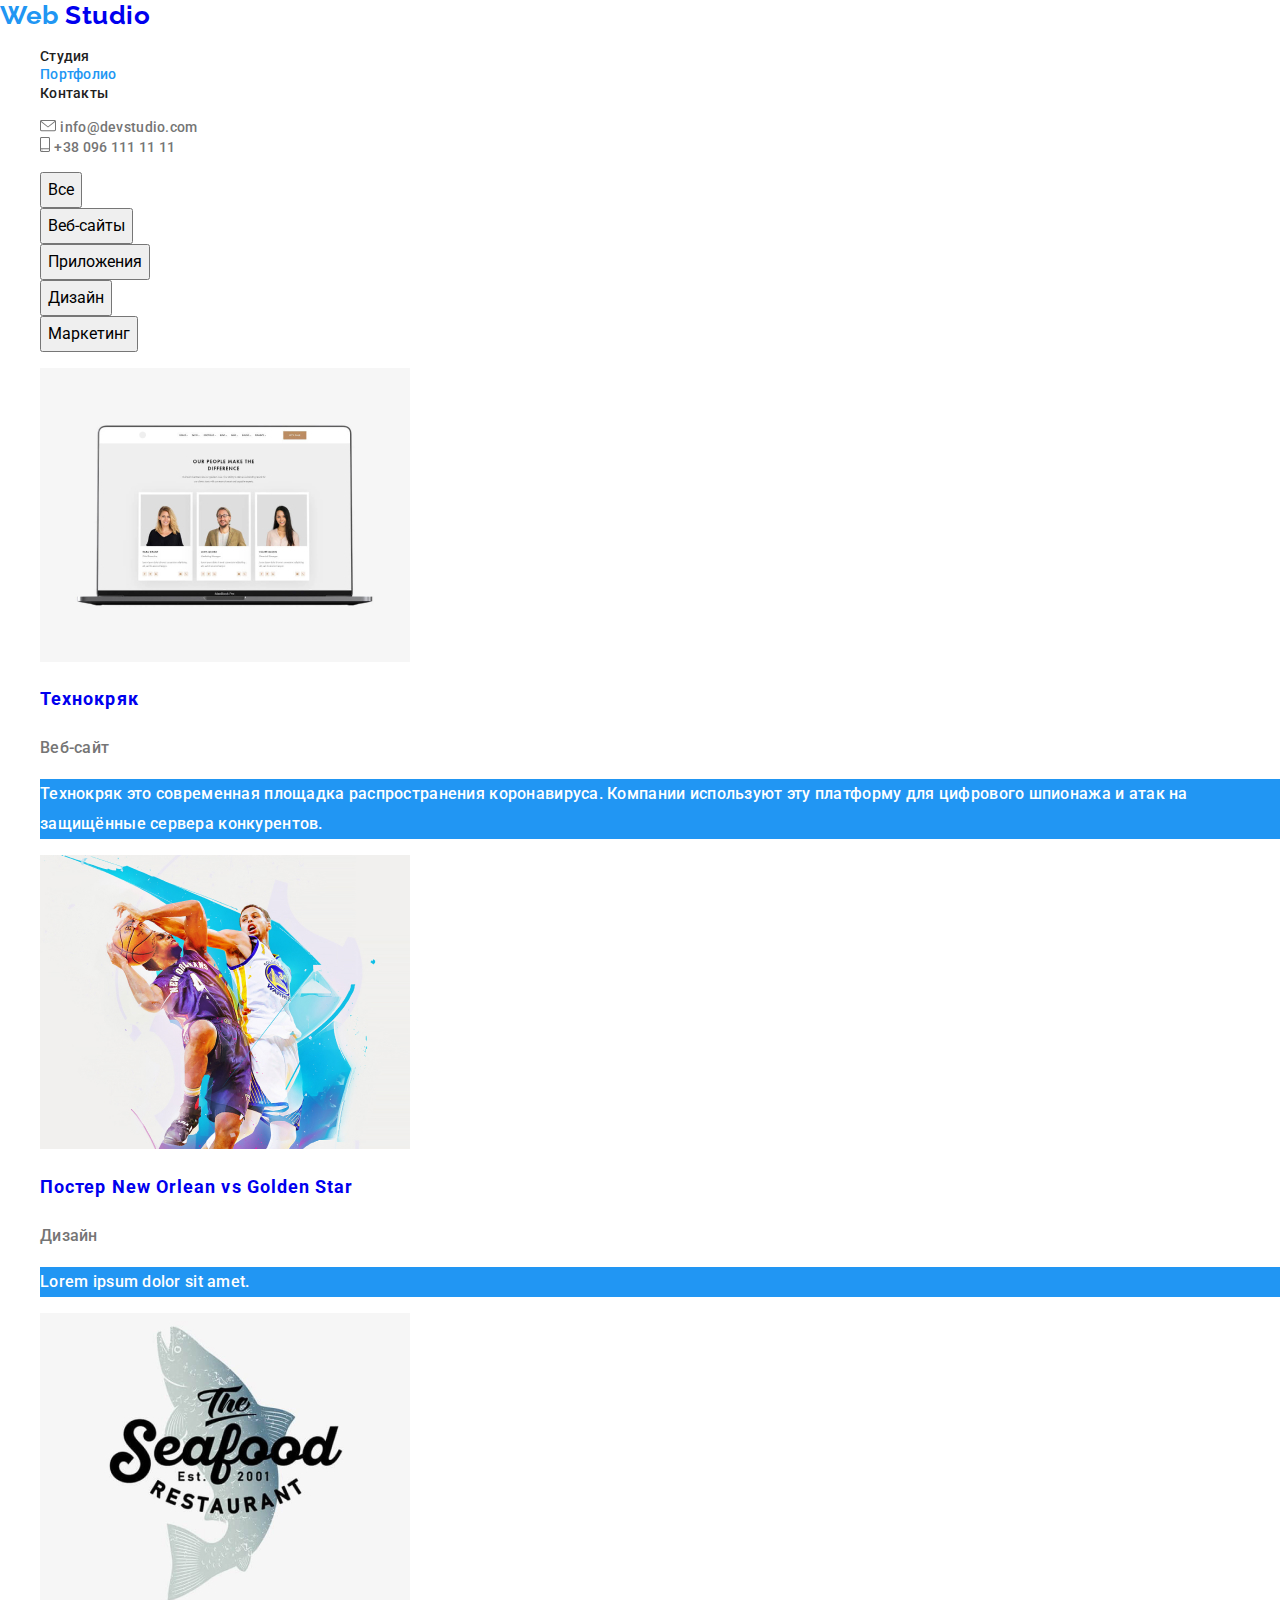
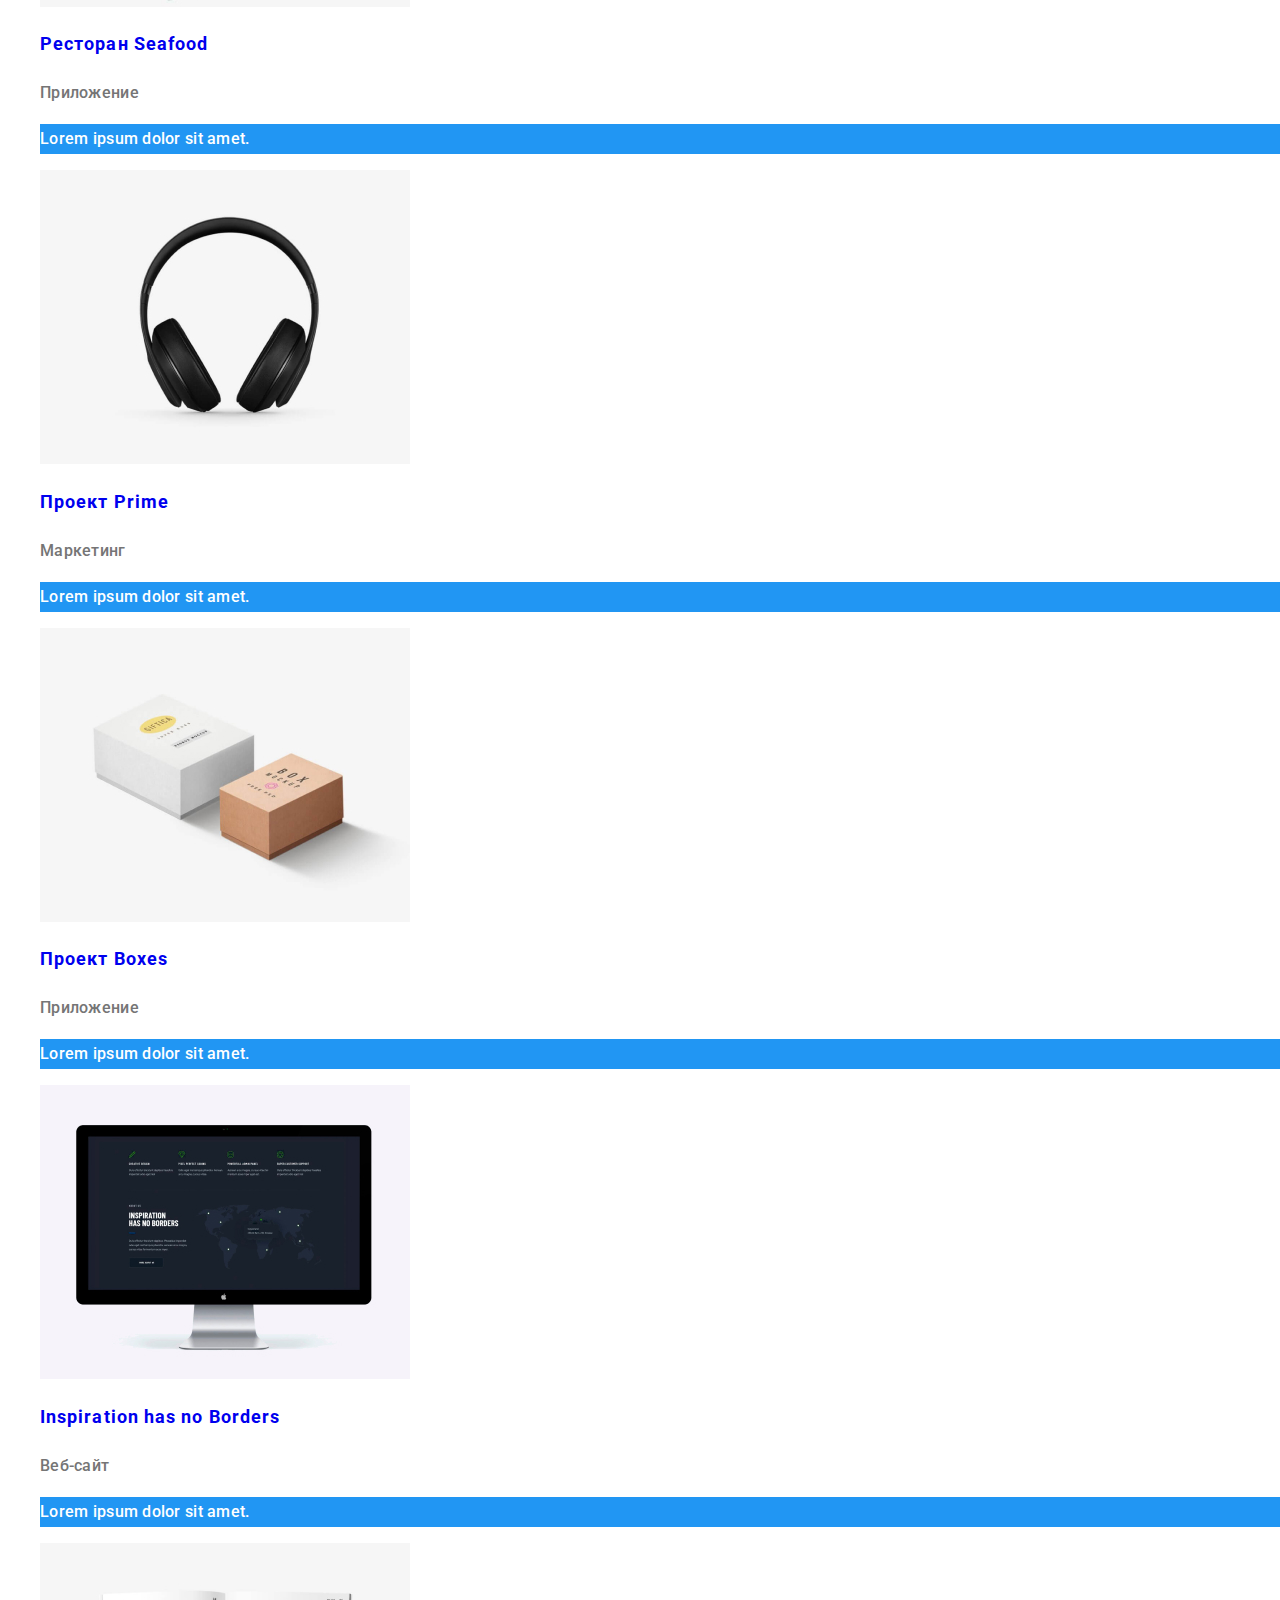
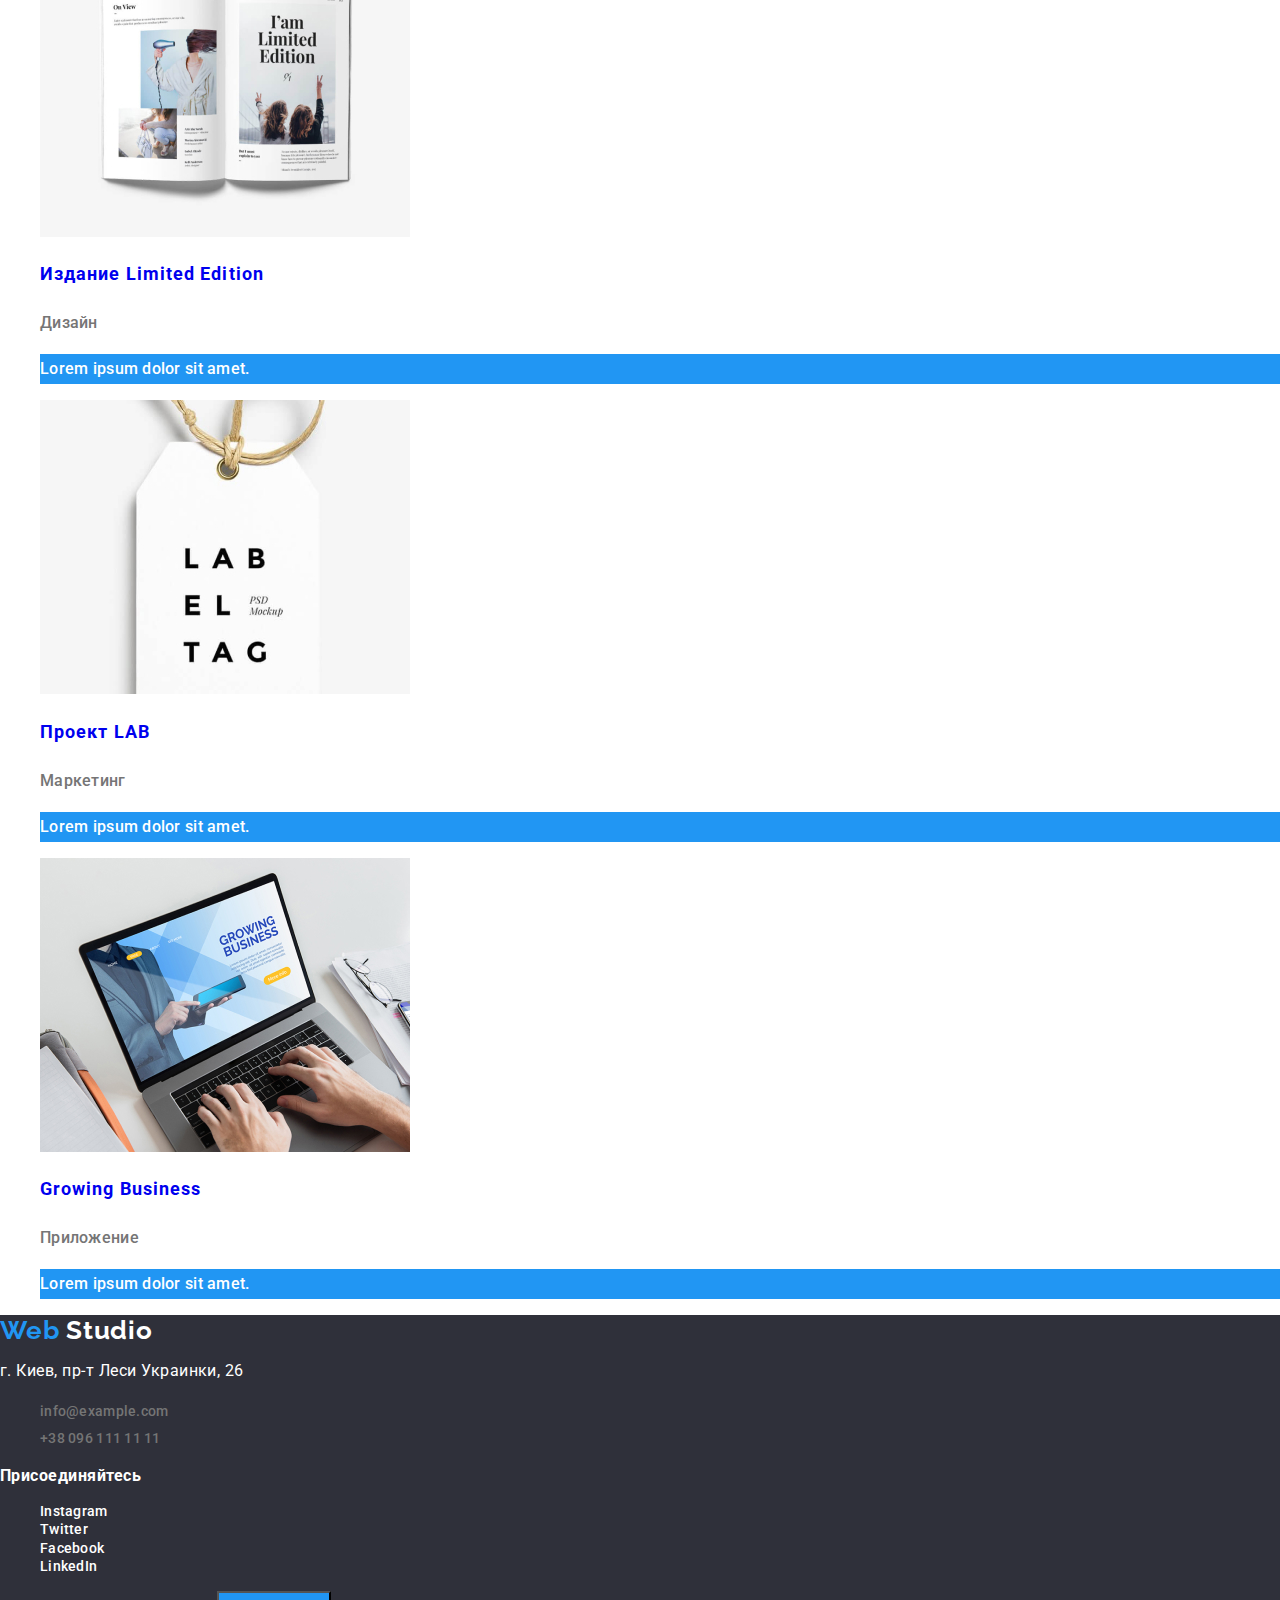
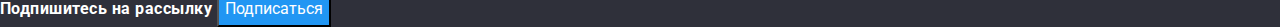
==== portfolio.html @ 059a4208 "Старт ДЗ-3" ====
<!DOCTYPE html>
<html lang="ru">
<head>
    <meta charset="UTF-8">
    <meta name="viewport" content="width=device-width, initial-scale=1.0">
    <title>Портфолио</title>
    <link href="https://fonts.googleapis.com/css2?family=Raleway:wght@700&family=Roboto:wght@400;500;700;900&display=swap" rel="stylesheet">
    <link rel="stylesheet" href="./css/normalize.css">
    <link rel="stylesheet" href="./css/common.css">
    <link rel="stylesheet" href="./css/portfolio.css">
</head>
<body>
  <header class="page-header">
    <nav>
      <a href="/" class="logo"><span>Web</span> Studio</a>

      <ul class="site-nav list">
        <li><a href="./index.html" class="link">Студия</a></li>
        <li><a href="./portfolio.html" class="link current">Портфолио</a></li>
        <li><a href="" class="link">Контакты</a></li>
      </ul>
    </nav>

    <ul class="contacts-link">
      <li>
        <img class="icon" src="./img/envelope.svg" alt="конверт">
        <a href="mailto:info@devstudio.com" target="_blank" rel="noopener noreferrer">
          info@devstudio.com</a>
      </li>

      <li>
        <img class="icon" src="./img/smartphone.svg" alt="смартфон">
        <a href="tel:+380961111111">+38 096 111 11 11</a>
      </li>
    </ul>
  </header>

  <main>

      <section class="section">
          <h1 class="section-title visually-hidden">Портфолио</h1>
          <ul>
            <li><button type="button" class="button">Все</button></li>
            <li><button type="button" class="button">Веб-сайты</button></li>
            <li><button type="button" class="button">Приложения</button></li>
            <li><button type="button" class="button">Дизайн</button></li>
            <li><button type="button" class="button">Маркетинг</button></li>
                
                <!--<li><a href=""class="link">Все</a></li>
                <li><a href=""class="link">Веб-сайты</a></li>
                <li><a href=""class="link">Приложения</a></li>
                <li><a href=""class="link">Дизайн</a></li>
                <li><a href=""class="link">Маркетинг</a></li>-->
                
          </ul>

          <ul class="card">
              <li>
                  <a href="#"><img src="./img/portfolio/technokriak.jpg" alt="" width="370">
                  <h2>Технокряк</h2>
                  <p>Веб-сайт</p>
                  <p class="text-hover">Технокряк это современная площадка распространения коронавируса. Компании используют эту платформу для цифрового шпионажа и атак на защищённые сервера конкурентов.</p>
                  </a>
              </li>
              <li>
                  <a href="#"><img src="./img/portfolio/basket.jpg" alt="" width="370">
                  <h2>Постер New Orlean vs Golden Star</h2>
                  <p>Дизайн</p>
                  <p class="text-hover">Lorem ipsum dolor sit amet.</p>
                  </a>
              </li>
              <li>
                  <a href="#"><img src="./img/portfolio/seafood.jpg" alt="" width="370">
                  <h2>Ресторан Seafood</h2>
                  <p>Приложение</p>
                  <p class="text-hover">Lorem ipsum dolor sit amet.</p>
                  </a>
              </li>
              <li>
                  <a href="#"><img src="./img/portfolio/prime.jpg" alt="" width="370">
                  <h2>Проект Prime</h2>
                  <p>Маркетинг</p>
                  <p class="text-hover">Lorem ipsum dolor sit amet.</p>
                  </a>
              </li>
              <li>
                  <a href="#"><img src="./img/portfolio/boxes.jpg" alt="" width="370">
                  <h2>Проект Boxes</h2>
                  <p>Приложение</p>
                  <p class="text-hover">Lorem ipsum dolor sit amet.</p>
                  </a>
              </li>
              <li>
                  <a href="#"><img src="./img/portfolio/inspiration.jpg" alt="" width="370">
                  <h2>Inspiration has no Borders</h2>
                  <p>Веб-сайт</p>
                  <p class="text-hover">Lorem ipsum dolor sit amet.</p>
                  </a>
              </li>
              <li>
                  <a href="#"><img src="./img/portfolio/le.jpg" alt="" width="370">
                  <h2>Издание Limited Edition</h2>
                  <p>Дизайн</p>
                  <p class="text-hover">Lorem ipsum dolor sit amet.</p>
                  </a>
              </li>
              <li>
                  <a href="#"><img src="./img/portfolio/lab.jpg" alt="" width="370">
                  <h2>Проект LAB</h2>
                  <p>Маркетинг</p>
                  <p class="text-hover">Lorem ipsum dolor sit amet.</p>
                  </a>
              </li>
              <li>
                  <a href="#"><img src="./img/portfolio/gb.jpg" alt="" width="370">
                  <h2>Growing Business</h2>
                  <p>Приложение</p>
                  <p class="text-hover">Lorem ipsum dolor sit amet.</p>
                  </a>
              </li>
          </ul>
      </section>
  </main>

    <!-- Секция Футера -->
    <footer>
      <a href="/" class="logo"><span>Web</span> Studio</a>
      <address class="address">
        <p class="address">г. Киев, пр-т Леси Украинки, 26</p>
        <ul class="contacts-link">
          <li><a href="mailto:info@example.com" target="_blank" rel="noopener noreferrer">
            info@example.com</a></li>
          <li><a href="tel:+380961111111">+38 096 111 11 11</a></li>
        </ul>
      </address>
        
      <b>Присоединяйтесь</b>
      <ul class="social-links">
        <li><a href="" target="_blank" rel="noopener noreferrer" 
            aria-label="Ссылка на Instagram">Instagram</a>
        </li>
  
        <li><a href="" target="_blank" rel="noopener noreferrer"
            aria-label="Ссылка на Twitter">Twitter</a>
        </li>
  
        <li><a href="" target="_blank" rel="noopener noreferrer"
            aria-label="Ссылка на Facebook">Facebook</a>
        </li>
  
        <li><a href="" target="_blank" rel="noopener noreferrer"
            aria-label="Ссылка на LinkedIn">LinkedIn</a>
        </li>
      </ul>
      
      <b>Подпишитесь на рассылку</b>
      <button type="button" class="button main">Подписаться</button>
    </footer>  
</body>
</html>
---- css/common.css ----
html {
    box-sizing: border-box;
}

*,
*::before,
*::after {
    box-sizing: inherit;
}

:root {
    --primary-text-color: #212121;
    --secondary-text-color: #757575;
    --accent-color: #2196F3;
    --primary-white-color: #ffffff;
    --secondary-background-color: #F5F4FA;
}

body {
    font-family: Roboto, sans-serif;
    color: var(--primary-text-color);
    background-color: var(--primary-white-color);
    font-style: normal;
    letter-spacing: 0.03em;
}
.visually-hidden { 
    position: absolute !important; clip: rect(1px 1px 1px 1px); /* IE6, IE7 */ clip: rect(1px, 1px, 1px, 1px); padding:0 !important; border:0 !important; height: 1px !important; width: 1px !important; overflow: hidden;
}
 
p {
    color: var(--secondary-text-color);
}

ul {
    list-style: none;
}

a {
    font-weight: 500;
    font-size: 14px;
    line-height: 1.14;
    letter-spacing: 0.02em;
    text-decoration-line:none;
}

/*стилизация логотипа*/

.main-title {
    color: var(--primary-white-color);
    background-color: rgba(47, 48, 58, 0.8);
}

.logo {
    font-family: Raleway, sans-serif;
    font-weight: bold;
    font-size: 26px;
    line-height: 1.19;
}

.logo span {
    color: var(--accent-color);
}

/*site nav*/

.site-nav .link {
    color: var(--primary-text-color);
}

.site-nav .link:hover,
.site-nav .link:focus,
.contacts-link a:hover,
.contacts-link a:focus,
.social-links a:hover,
.social-links a:focus {
    color: var(--accent-color);
}

.site-nav .link.current {
    color: var(--accent-color);
}

/*Contacts*/
 .contacts-link a {
    color: var(--secondary-text-color);
}

/*Стилизация кнопок*/
.button {
    font-family: Roboto, sans-serif;
    font-size: 16px;
    line-height: 1.875; 
}

.button.main,
.button:hover,
.button:focus,
.holder:hover,
.icon:hover
 {
    color: var(--primary-white-color);
    background-color: var(--accent-color);
}

 /*Стилизация футера*/
.address,
footer b,
footer .social-links a {
    font-style: normal;
    color: var(--primary-white-color);
}

footer {
    background-color: #2F303A;
}

footer .logo {
    font-family: Raleway, sans-serif;
    font-weight: bold;
    font-size: 26px;
    line-height: 1.19;
    letter-spacing: 0.03em;
    color: var(--primary-white-color);
}

.address .contacts-link {
    line-height: 1.71;
    letter-spacing: 0.03em;
    color: rgba(255, 255, 255, 0.6);
}
---- css/portfolio.css ----
.text-hover {
    font-size: 18px;
    line-height: 1.56;
    color: var(--primary-white-color);
    background-color: var(--accent-color);
}

.card h2 {
    font-weight: bold;
    font-size: 18px;
    line-height: 2;
    letter-spacing: 0.06em;
}

.card p {
    font-size: 16px;
    line-height: 1.88;
   }
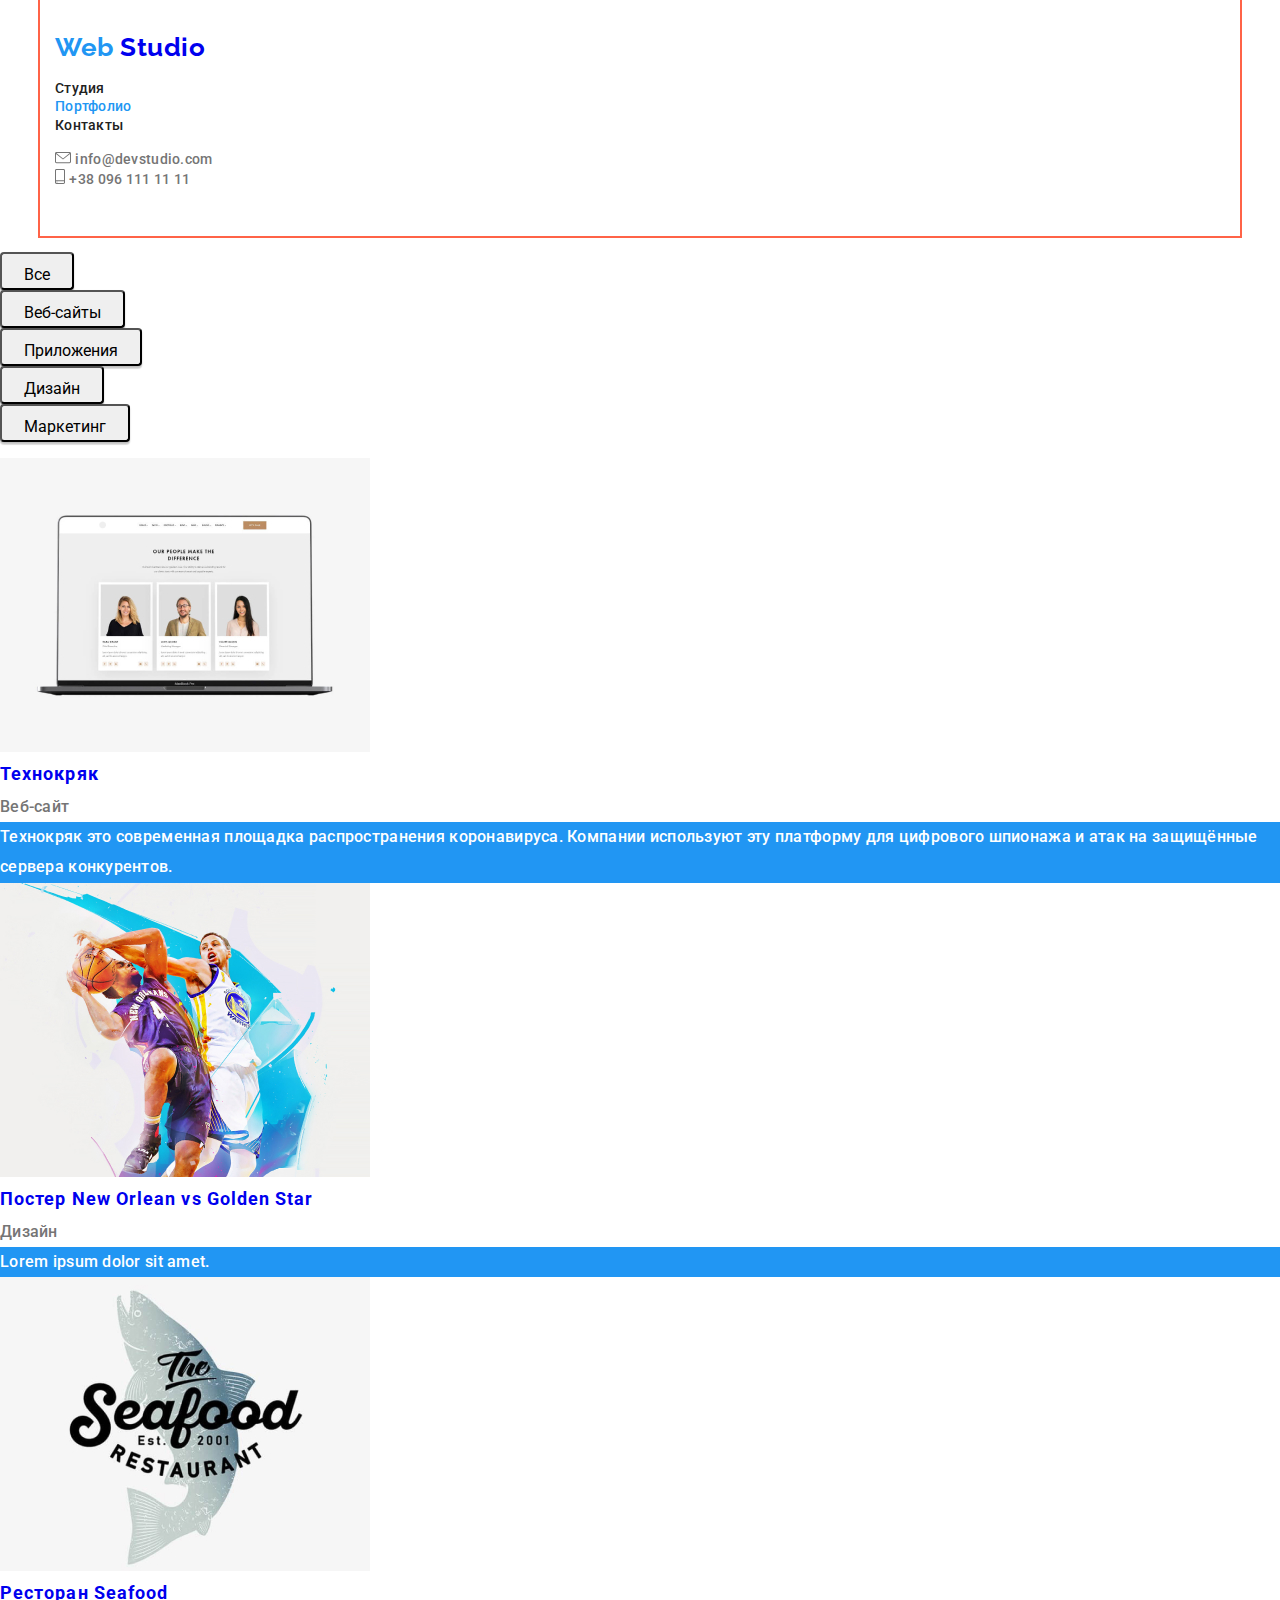
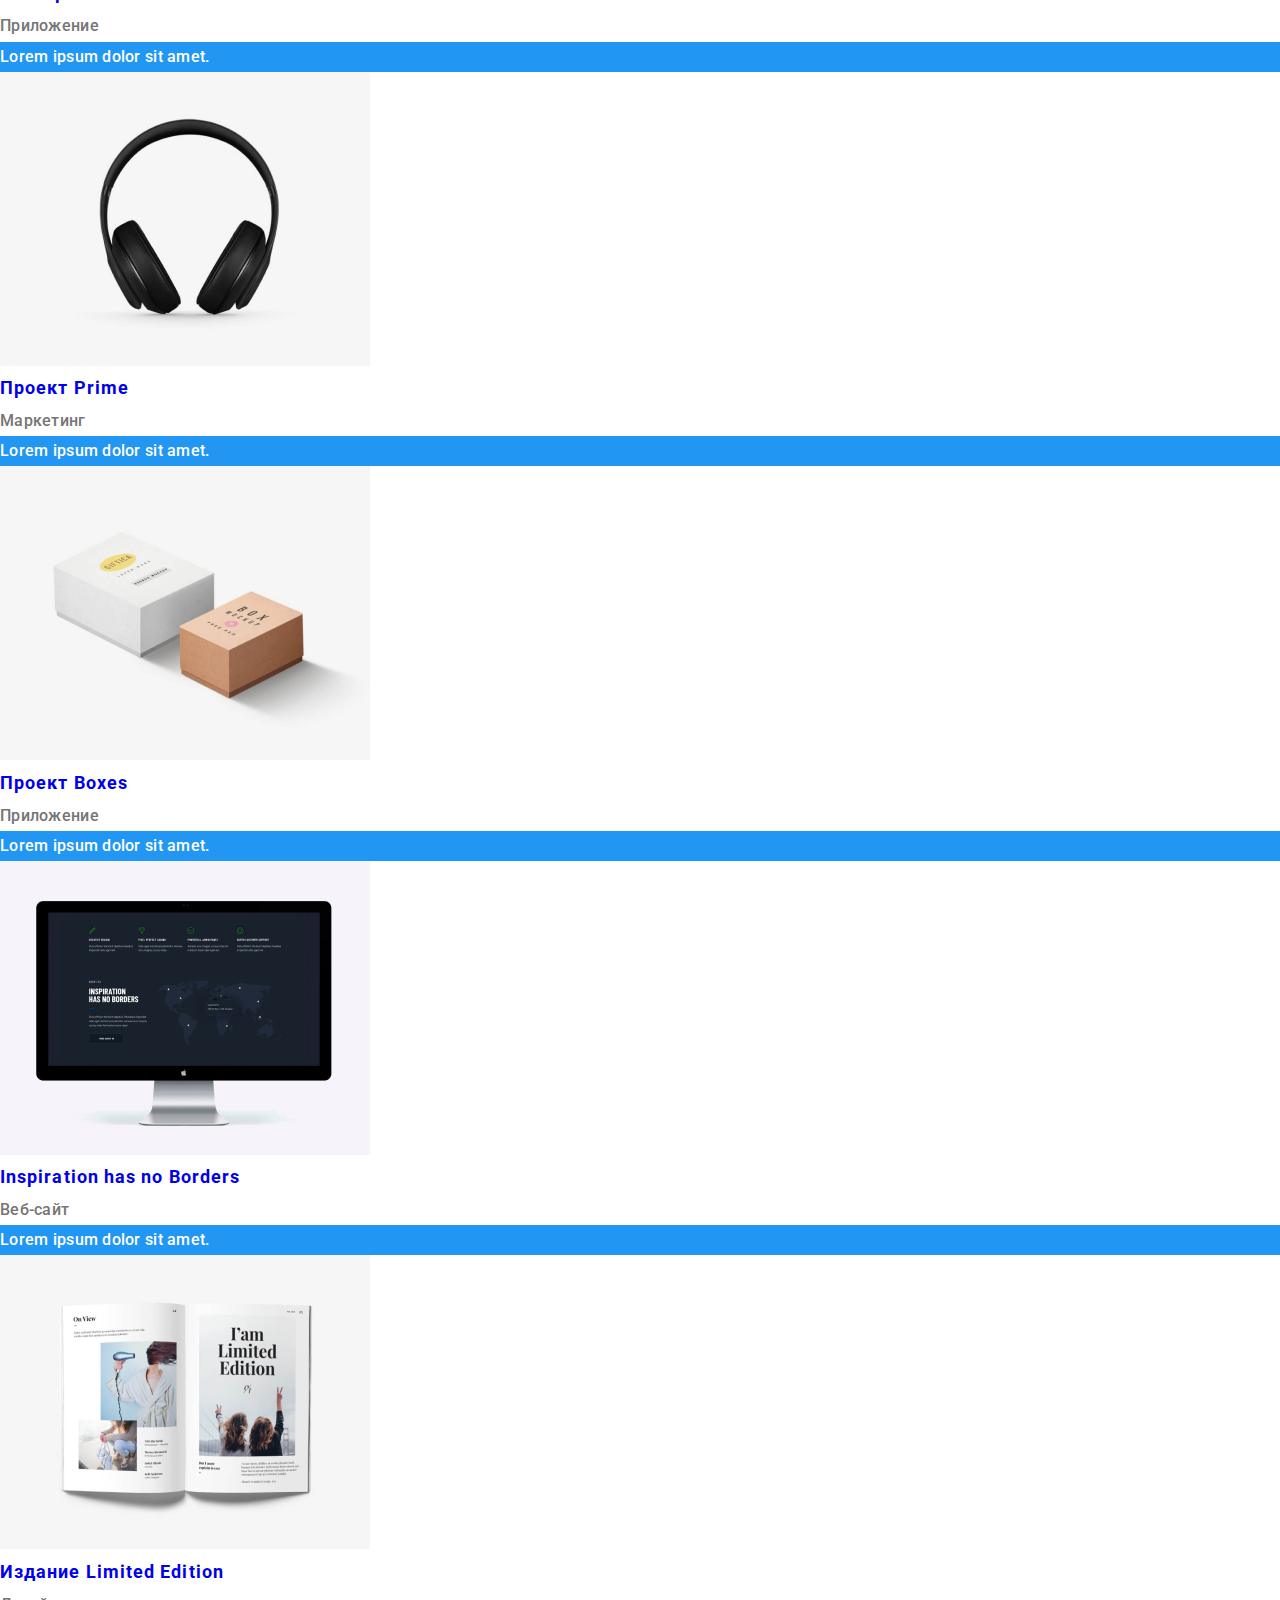
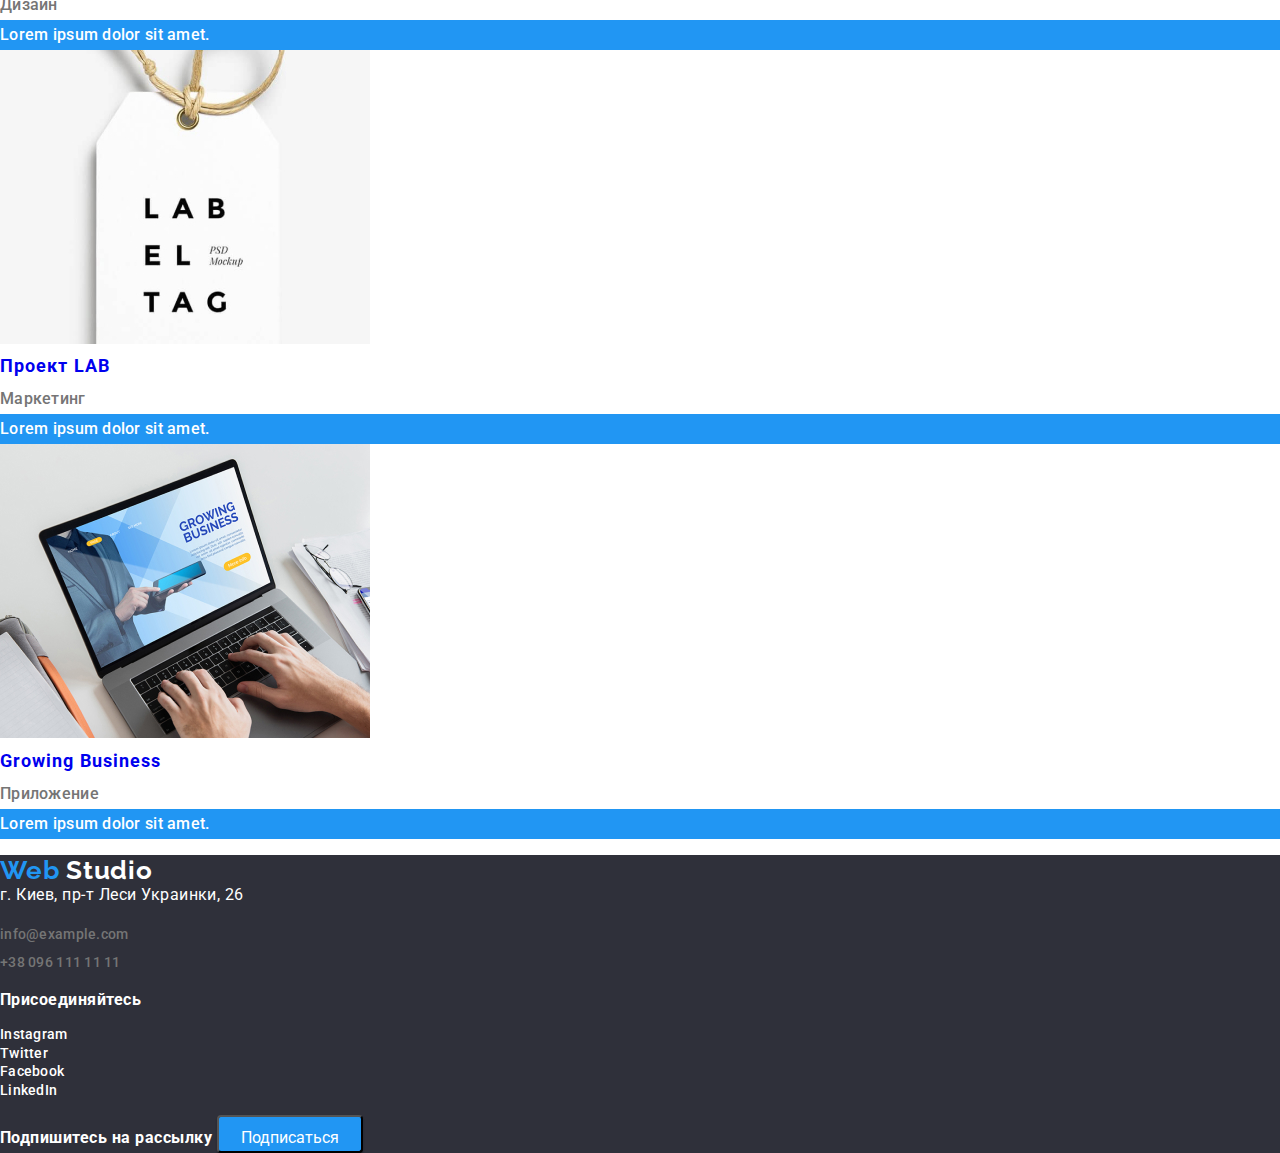
==== commit 7c6001d6: "Створені контейнери для секцій" ====
--- a/portfolio.html
+++ b/portfolio.html
@@ -11,28 +11,30 @@
 </head>
 <body>
   <header class="page-header">
-    <nav>
-      <a href="/" class="logo"><span>Web</span> Studio</a>
-
-      <ul class="site-nav list">
-        <li><a href="./index.html" class="link">Студия</a></li>
-        <li><a href="./portfolio.html" class="link current">Портфолио</a></li>
-        <li><a href="" class="link">Контакты</a></li>
+    <div class="container header">
+      <nav>
+        <a href="/" class="logo"><span>Web</span> Studio</a>
+  
+        <ul class="site-nav list">
+          <li><a href="./index.html" class="link">Студия</a></li>
+          <li><a href="./portfolio.html" class="link current">Портфолио</a></li>
+          <li><a href="" class="link">Контакты</a></li>
+        </ul>
+      </nav>
+  
+      <ul class="contacts-link">
+        <li>
+          <img class="icon" src="./img/envelope.svg" alt="конверт">
+          <a href="mailto:info@devstudio.com" target="_blank" rel="noopener noreferrer">
+            info@devstudio.com</a>
+        </li>
+  
+        <li>
+          <img class="icon" src="./img/smartphone.svg" alt="смартфон">
+          <a href="tel:+380961111111">+38 096 111 11 11</a>
+        </li>
       </ul>
-    </nav>
-
-    <ul class="contacts-link">
-      <li>
-        <img class="icon" src="./img/envelope.svg" alt="конверт">
-        <a href="mailto:info@devstudio.com" target="_blank" rel="noopener noreferrer">
-          info@devstudio.com</a>
-      </li>
-
-      <li>
-        <img class="icon" src="./img/smartphone.svg" alt="смартфон">
-        <a href="tel:+380961111111">+38 096 111 11 11</a>
-      </li>
-    </ul>
+    </div>
   </header>
 
   <main>
--- a/css/common.css
+++ b/css/common.css
@@ -17,12 +17,21 @@
 }
 
 body {
+    margin: 0;
     font-family: Roboto, sans-serif;
     color: var(--primary-text-color);
     background-color: var(--primary-white-color);
     font-style: normal;
     letter-spacing: 0.03em;
 }
+
+h1,
+h2,
+h3,
+p {
+    margin: 0;
+}
+
 .visually-hidden { 
     position: absolute !important; clip: rect(1px 1px 1px 1px); /* IE6, IE7 */ clip: rect(1px, 1px, 1px, 1px); padding:0 !important; border:0 !important; height: 1px !important; width: 1px !important; overflow: hidden;
 }
@@ -32,6 +41,7 @@
 }
 
 ul {
+    padding: 0;
     list-style: none;
 }
 
@@ -43,6 +53,21 @@
     text-decoration-line:none;
 }
 
+.container {
+    padding: 94px 15px;
+    margin-left: auto;
+    margin-right: auto;
+    width: 1200px;
+    outline: solid 2px tomato;
+}
+
+.container.header {
+    padding: 32px 15px;
+}
+
+.no-padding {
+    padding-top: 0;
+}
 /*стилизация логотипа*/
 
 .main-title {
@@ -61,7 +86,17 @@
     color: var(--accent-color);
 }
 
+/*Page header*/
+
+/*.page-header {
+background-color: turquoise;
+}*/
+
 /*site nav*/
+
+.site-nav-list {
+    padding: 0;
+}
 
 .site-nav .link {
     color: var(--primary-text-color);
@@ -81,6 +116,11 @@
 }
 
 /*Contacts*/
+
+.contacts-link {
+    padding: 0;
+}
+
  .contacts-link a {
     color: var(--secondary-text-color);
 }
--- a/css/portfolio.css
+++ b/css/portfolio.css
@@ -1,3 +1,11 @@
+.button {
+    padding: 6px 22px;
+    min-width: 73px;
+    height: 38px;
+    box-shadow: 0px 2px 2px rgba(0, 0, 0, 0.12), 0px 1px 2px rgba(0, 0, 0, 0.08), 0px 3px 1px rgba(0, 0, 0, 0.1);
+    border-radius: 4px;
+}
+
 .text-hover {
     font-size: 18px;
     line-height: 1.56;
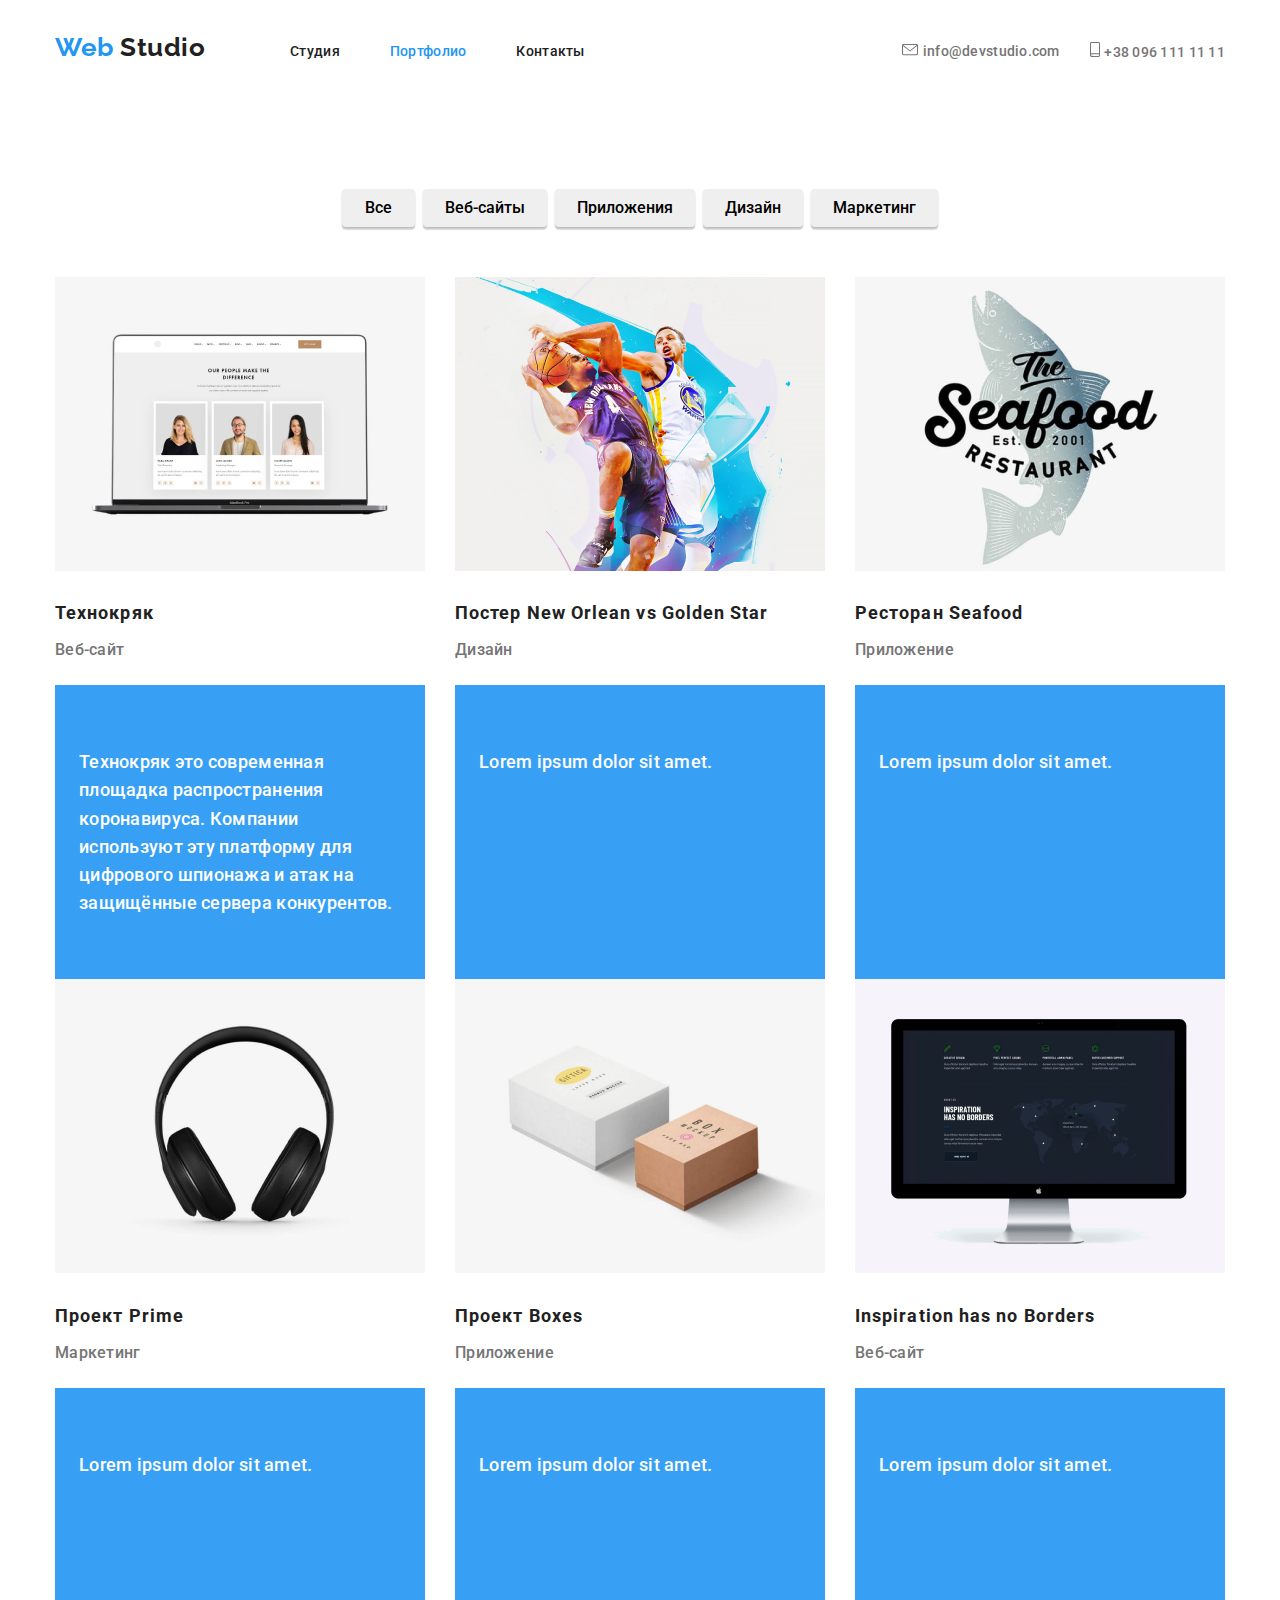
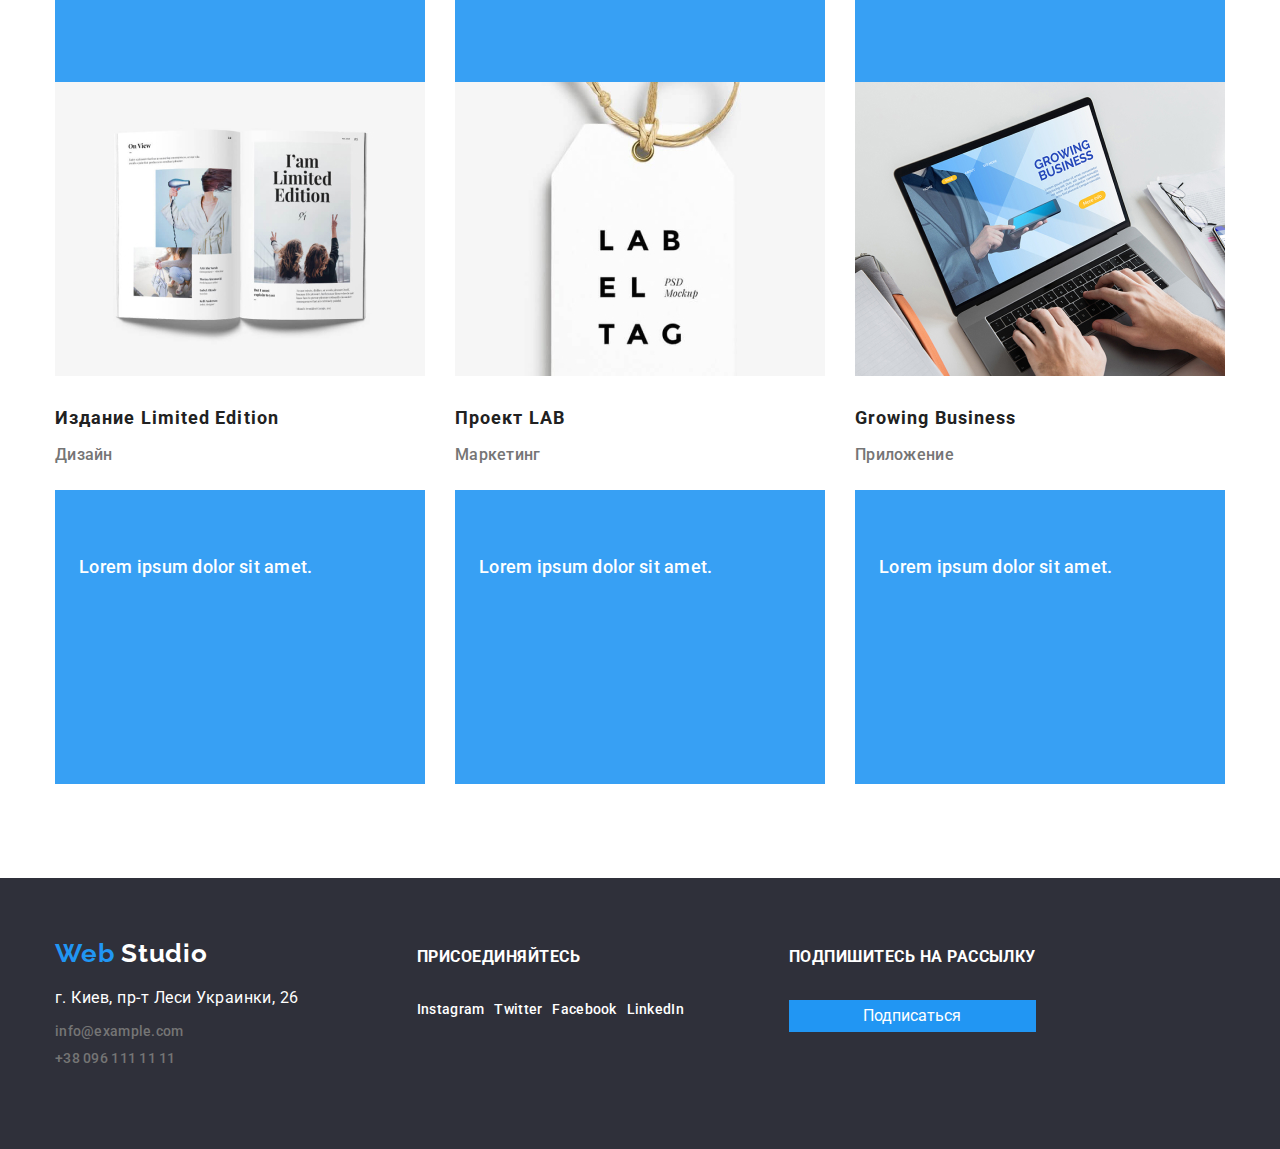
==== commit 16bc73df: "ДЗ-3 готова до здачі" ====
--- a/portfolio.html
+++ b/portfolio.html
@@ -12,25 +12,25 @@
 <body>
   <header class="page-header">
     <div class="container header">
-      <nav>
+      <nav class="navigation">
         <a href="/" class="logo"><span>Web</span> Studio</a>
-  
-        <ul class="site-nav list">
-          <li><a href="./index.html" class="link">Студия</a></li>
-          <li><a href="./portfolio.html" class="link current">Портфолио</a></li>
-          <li><a href="" class="link">Контакты</a></li>
+
+        <ul class="site-nav-list">
+          <li class="nav-item"><a href="./index.html" class="link">Студия</a></li>
+          <li class="nav-item"><a href="./portfolio.html" class="link current">Портфолио</a></li>
+          <li class="nav-item"><a href="" class="link">Контакты</a></li>
         </ul>
       </nav>
-  
+
       <ul class="contacts-link">
-        <li>
-          <img class="icon" src="./img/envelope.svg" alt="конверт">
+        <li class="contacts-item">
+          <img src="./img/envelope.svg" alt="конверт">
           <a href="mailto:info@devstudio.com" target="_blank" rel="noopener noreferrer">
             info@devstudio.com</a>
         </li>
-  
-        <li>
-          <img class="icon" src="./img/smartphone.svg" alt="смартфон">
+
+        <li class="contacts-item">
+          <img src="./img/smartphone.svg" alt="смартфон">
           <a href="tel:+380961111111">+38 096 111 11 11</a>
         </li>
       </ul>
@@ -40,13 +40,14 @@
   <main>
 
       <section class="section">
-          <h1 class="section-title visually-hidden">Портфолио</h1>
-          <ul>
-            <li><button type="button" class="button">Все</button></li>
-            <li><button type="button" class="button">Веб-сайты</button></li>
-            <li><button type="button" class="button">Приложения</button></li>
-            <li><button type="button" class="button">Дизайн</button></li>
-            <li><button type="button" class="button">Маркетинг</button></li>
+          <div class="container">
+            <h1 class="section-title visually-hidden">Портфолио</h1>
+          <ul class="filter">
+            <li class="filter-item"><button type="button" class="button-filter">Все</button></li>
+            <li class="filter-item"><button type="button" class="button-filter">Веб-сайты</button></li>
+            <li class="filter-item"><button type="button" class="button-filter">Приложения</button></li>
+            <li class="filter-item"><button type="button" class="button-filter">Дизайн</button></li>
+            <li class="filter-item"><button type="button" class="button-filter">Маркетинг</button></li>
                 
                 <!--<li><a href=""class="link">Все</a></li>
                 <li><a href=""class="link">Веб-сайты</a></li>
@@ -56,107 +57,116 @@
                 
           </ul>
 
-          <ul class="card">
-              <li>
-                  <a href="#"><img src="./img/portfolio/technokriak.jpg" alt="" width="370">
-                  <h2>Технокряк</h2>
-                  <p>Веб-сайт</p>
-                  <p class="text-hover">Технокряк это современная площадка распространения коронавируса. Компании используют эту платформу для цифрового шпионажа и атак на защищённые сервера конкурентов.</p>
+          <ul class="list-card">
+              <li class="card">
+                  <a href="#"><img class="photo-card" src="./img/portfolio/technokriak.jpg" alt="" width="370">
+                  <h2 class="name-card">Технокряк</h2>
+                  <p class="type-card">Веб-сайт</p>
+                  <p class="text-hover-card">Технокряк это современная площадка распространения коронавируса. Компании используют эту платформу для цифрового шпионажа и атак на защищённые сервера конкурентов.</p>
                   </a>
               </li>
-              <li>
-                  <a href="#"><img src="./img/portfolio/basket.jpg" alt="" width="370">
-                  <h2>Постер New Orlean vs Golden Star</h2>
-                  <p>Дизайн</p>
-                  <p class="text-hover">Lorem ipsum dolor sit amet.</p>
+              <li class="card">
+                  <a href="#"><img class="photo-card" src="./img/portfolio/basket.jpg" alt="" width="370">
+                  <h2 class="name-card">Постер New Orlean vs Golden Star</h2>
+                  <p class="type-card">Дизайн</p>
+                  <p class="text-hover-card">Lorem ipsum dolor sit amet.</p>
                   </a>
               </li>
-              <li>
-                  <a href="#"><img src="./img/portfolio/seafood.jpg" alt="" width="370">
-                  <h2>Ресторан Seafood</h2>
-                  <p>Приложение</p>
-                  <p class="text-hover">Lorem ipsum dolor sit amet.</p>
+              <li class="card">
+                  <a href="#"><img class="photo-card" src="./img/portfolio/seafood.jpg" alt="" width="370">
+                  <h2 class="name-card">Ресторан Seafood</h2>
+                  <p class="type-card">Приложение</p>
+                  <p class="text-hover-card">Lorem ipsum dolor sit amet.</p>
                   </a>
               </li>
-              <li>
-                  <a href="#"><img src="./img/portfolio/prime.jpg" alt="" width="370">
-                  <h2>Проект Prime</h2>
-                  <p>Маркетинг</p>
-                  <p class="text-hover">Lorem ipsum dolor sit amet.</p>
+              <li class="card">
+                  <a href="#"><img class="photo-card" src="./img/portfolio/prime.jpg" alt="" width="370">
+                  <h2 class="name-card">Проект Prime</h2>
+                  <p class="type-card">Маркетинг</p>
+                  <p class="text-hover-card">Lorem ipsum dolor sit amet.</p>
                   </a>
               </li>
-              <li>
-                  <a href="#"><img src="./img/portfolio/boxes.jpg" alt="" width="370">
-                  <h2>Проект Boxes</h2>
-                  <p>Приложение</p>
-                  <p class="text-hover">Lorem ipsum dolor sit amet.</p>
+              <li class="card">
+                  <a href="#"><img class="photo-card" src="./img/portfolio/boxes.jpg" alt="" width="370">
+                  <h2 class="name-card">Проект Boxes</h2>
+                  <p class="type-card">Приложение</p>
+                  <p class="text-hover-card">Lorem ipsum dolor sit amet.</p>
                   </a>
               </li>
-              <li>
-                  <a href="#"><img src="./img/portfolio/inspiration.jpg" alt="" width="370">
-                  <h2>Inspiration has no Borders</h2>
-                  <p>Веб-сайт</p>
-                  <p class="text-hover">Lorem ipsum dolor sit amet.</p>
+              <li class="card">
+                  <a href="#"><img class="photo-card" src="./img/portfolio/inspiration.jpg" alt="" width="370">
+                  <h2 class="name-card">Inspiration has no Borders</h2>
+                  <p class="type-card">Веб-сайт</p>
+                  <p class="text-hover-card">Lorem ipsum dolor sit amet.</p>
                   </a>
               </li>
-              <li>
-                  <a href="#"><img src="./img/portfolio/le.jpg" alt="" width="370">
-                  <h2>Издание Limited Edition</h2>
-                  <p>Дизайн</p>
-                  <p class="text-hover">Lorem ipsum dolor sit amet.</p>
+              <li class="card">
+                  <a href="#"><img class="photo-card" src="./img/portfolio/le.jpg" alt="" width="370">
+                  <h2 class="name-card">Издание Limited Edition</h2>
+                  <p class="type-card">Дизайн</p>
+                  <p class="text-hover-card">Lorem ipsum dolor sit amet.</p>
                   </a>
               </li>
-              <li>
-                  <a href="#"><img src="./img/portfolio/lab.jpg" alt="" width="370">
-                  <h2>Проект LAB</h2>
-                  <p>Маркетинг</p>
-                  <p class="text-hover">Lorem ipsum dolor sit amet.</p>
+              <li class="card">
+                  <a href="#"><img class="photo-card" src="./img/portfolio/lab.jpg" alt="" width="370">
+                  <h2 class="name-card">Проект LAB</h2>
+                  <p class="type-card">Маркетинг</p>
+                  <p class="text-hover-card">Lorem ipsum dolor sit amet.</p>
                   </a>
               </li>
-              <li>
-                  <a href="#"><img src="./img/portfolio/gb.jpg" alt="" width="370">
-                  <h2>Growing Business</h2>
-                  <p>Приложение</p>
-                  <p class="text-hover">Lorem ipsum dolor sit amet.</p>
+              <li class="card">
+                  <a href="#"><img class="photo-card" src="./img/portfolio/gb.jpg" alt="" width="370">
+                  <h2 class="name-card">Growing Business</h2>
+                  <p class="type-card">Приложение</p>
+                  <p class="text-hover-card">Lorem ipsum dolor sit amet.</p>
                   </a>
               </li>
           </ul>
+          </div>
       </section>
   </main>
 
     <!-- Секция Футера -->
     <footer>
-      <a href="/" class="logo"><span>Web</span> Studio</a>
-      <address class="address">
-        <p class="address">г. Киев, пр-т Леси Украинки, 26</p>
-        <ul class="contacts-link">
-          <li><a href="mailto:info@example.com" target="_blank" rel="noopener noreferrer">
-            info@example.com</a></li>
-          <li><a href="tel:+380961111111">+38 096 111 11 11</a></li>
-        </ul>
-      </address>
-        
-      <b>Присоединяйтесь</b>
-      <ul class="social-links">
-        <li><a href="" target="_blank" rel="noopener noreferrer" 
-            aria-label="Ссылка на Instagram">Instagram</a>
-        </li>
-  
-        <li><a href="" target="_blank" rel="noopener noreferrer"
-            aria-label="Ссылка на Twitter">Twitter</a>
-        </li>
-  
-        <li><a href="" target="_blank" rel="noopener noreferrer"
-            aria-label="Ссылка на Facebook">Facebook</a>
-        </li>
-  
-        <li><a href="" target="_blank" rel="noopener noreferrer"
-            aria-label="Ссылка на LinkedIn">LinkedIn</a>
-        </li>
-      </ul>
+      <div class="container footer">
+        <address class="address">
+          <a href="/" class="logo"><span>Web</span> Studio</a>
+          <p class="address">г. Киев, пр-т Леси Украинки, 26</p>
+          <ul class="contacts-link">
+            <li><a href="mailto:info@example.com" target="_blank" rel="noopener noreferrer">
+              info@example.com</a></li>
+            <li><a href="tel:+380961111111">+38 096 111 11 11</a></li>
+          </ul>
+        </address>
       
-      <b>Подпишитесь на рассылку</b>
-      <button type="button" class="button main">Подписаться</button>
+       <div class="appeal-list">
+          <div class="appeal">
+            <b class="appeal-text">Присоединяйтесь</b>
+            <ul class="social-links">
+             <li class="social-item"><a href="https://instagram.com" target="_blank" rel="noopener noreferrer" 
+               aria-label="Ссылка на Instagram">Instagram</a>
+             </li>
+
+             <li class="social-item"><a href="https://Twitter.com" target="_blank" rel="noopener noreferrer"
+             aria-label="Ссылка на Twitter">Twitter</a>
+             </li>
+
+             <li class="social-item"><a href="https://facebook.com" target="_blank" rel="noopener noreferrer"
+               aria-label="Ссылка на Facebook">Facebook</a>
+             </li>
+
+             <li class="social-item"><a href="https://linkedin.com" target="_blank" rel="noopener noreferrer"
+               aria-label="Ссылка на LinkedIn">LinkedIn</a>
+             </li>
+            </ul>
+         </div>
+
+         <div class="appeal sign">
+           <b class="appeal-text">Подпишитесь на рассылку</b>
+           <button type="button" class="button main">Подписаться</button>
+         </div>
+       </div>
+      </div>
     </footer>  
 </body>
 </html>--- a/css/common.css
+++ b/css/common.css
@@ -28,7 +28,8 @@
 h1,
 h2,
 h3,
-p {
+p,
+a {
     margin: 0;
 }
 
@@ -42,6 +43,7 @@
 
 ul {
     padding: 0;
+    margin: 0;
     list-style: none;
 }
 
@@ -54,15 +56,21 @@
 }
 
 .container {
+    margin: 0;
     padding: 94px 15px;
     margin-left: auto;
     margin-right: auto;
     width: 1200px;
-    outline: solid 2px tomato;
-}
-
-.container.header {
+    /*outline: solid 2px tomato;*/
+}
+
+/*Page header*/
+
+.header {
     padding: 32px 15px;
+    display: flex;
+    align-items: baseline;
+    justify-content: flex-end;
 }
 
 .no-padding {
@@ -76,17 +84,18 @@
 }
 
 .logo {
+    display: inline-block;
+    margin-right: 85px;
     font-family: Raleway, sans-serif;
     font-weight: bold;
     font-size: 26px;
     line-height: 1.19;
+    color: var(--primary-text-color);
 }
 
 .logo span {
     color: var(--accent-color);
 }
-
-/*Page header*/
 
 /*.page-header {
 background-color: turquoise;
@@ -94,31 +103,47 @@
 
 /*site nav*/
 
+.navigation {
+    display: flex;
+    align-items: baseline;
+    margin-right: auto;
+}
+
 .site-nav-list {
+    display: flex;
     padding: 0;
 }
 
-.site-nav .link {
+.nav-item:not(:last-child) {
+    margin-right: 50px;
+}
+
+.site-nav-list .link {
     color: var(--primary-text-color);
 }
 
-.site-nav .link:hover,
-.site-nav .link:focus,
+.site-nav-list .link:hover,
+.site-nav-list .link:focus,
 .contacts-link a:hover,
 .contacts-link a:focus,
-.social-links a:hover,
-.social-links a:focus {
+.social-item a:hover,
+.social-item a:focus {
     color: var(--accent-color);
 }
 
-.site-nav .link.current {
+.site-nav-list .link.current {
     color: var(--accent-color);
 }
 
 /*Contacts*/
 
-.contacts-link {
+.header .contacts-link {
+    display: flex;
     padding: 0;
+}
+
+.contacts-item:not(:last-child) {
+    margin-right: 30px;
 }
 
  .contacts-link a {
@@ -126,35 +151,48 @@
 }
 
 /*Стилизация кнопок*/
+
 .button {
     font-family: Roboto, sans-serif;
     font-size: 16px;
-    line-height: 1.875; 
-}
-
-.button.main,
+    line-height: 1.875;
+    border: 0; 
+}
+
+.button,
+.button-filter:hover,
+.button-filter:focus,
 .button:hover,
 .button:focus,
-.holder:hover,
-.icon:hover
+.occupation-type:hover,
+.icon-client:hover
  {
+    margin: 0;
     color: var(--primary-white-color);
     background-color: var(--accent-color);
 }
 
  /*Стилизация футера*/
-.address,
-footer b,
-footer .social-links a {
-    font-style: normal;
-    color: var(--primary-white-color);
+
+.footer {
+    display: flex;
+    align-items: baseline;
+    padding: 60px 15px;
 }
 
 footer {
     background-color: #2F303A;
 }
 
-footer .logo {
+.address,
+.footer .appeal-text,
+.footer .social-links a {
+    font-style: normal;
+    color: var(--primary-white-color);
+}
+
+.footer .logo {
+    margin-bottom: 20px;
     font-family: Raleway, sans-serif;
     font-weight: bold;
     font-size: 26px;
@@ -164,7 +202,49 @@
 }
 
 .address .contacts-link {
+    margin-bottom: 9px;
     line-height: 1.71;
     letter-spacing: 0.03em;
     color: rgba(255, 255, 255, 0.6);
-}+}
+
+.address {
+    margin-bottom: 9px;
+    margin-right: 59px;
+}
+
+.appeal-list {
+    display: flex;
+}
+
+.appeal:not(:last-child) {
+    margin-right: 105px;
+}
+
+.appeal-text {
+    text-transform: uppercase;
+    display: inline-block;
+    margin-bottom: 33px;
+}
+
+.social-links {
+    display: flex;
+    justify-content: center;
+    color: var(--secondary-text-color);
+}
+
+.social-item:not(:last-child) {
+    margin-right: 10px;
+}
+
+.appeal.sign {
+    display: flex;
+    flex-direction: column;
+}
+
+.appeal .button {
+    display: inline-block;
+}
+
+
+
--- a/css/portfolio.css
+++ b/css/portfolio.css
@@ -1,26 +1,62 @@
-.button {
+.filter {
+    margin-bottom: 50px;
+    display: flex;
+    justify-content: center;
+}
+
+.filter-item:not(:last-child) {
+    margin-right: 8px;
+}
+
+.button-filter {
     padding: 6px 22px;
     min-width: 73px;
     height: 38px;
+    font-weight: 500;
+    font-size: 16px;
+    line-height: 26px;
+    text-align: center;
     box-shadow: 0px 2px 2px rgba(0, 0, 0, 0.12), 0px 1px 2px rgba(0, 0, 0, 0.08), 0px 3px 1px rgba(0, 0, 0, 0.1);
     border-radius: 4px;
+    border: 0;
 }
 
-.text-hover {
-    font-size: 18px;
-    line-height: 1.56;
-    color: var(--primary-white-color);
-    background-color: var(--accent-color);
+.list-card {
+    display: flex;
+    flex-wrap: wrap;
 }
 
-.card h2 {
+.card:not(:nth-child(3n)) {
+    margin-right: 30px;
+}
+
+.photo-card {
+    margin-bottom: 20px;
+}
+
+.name-card {
+    margin-bottom: 4px;
     font-weight: bold;
     font-size: 18px;
     line-height: 2;
     letter-spacing: 0.06em;
+    color: var(--primary-text-color);
 }
 
-.card p {
+.type-card {
+    margin-bottom: 20px;
     font-size: 16px;
     line-height: 1.88;
-   }+}
+
+.text-hover-card {
+    display: flex;
+    padding: 63px 24px;
+    display: inline-block;
+    width: 370px;
+    height: 294px;
+    font-size: 18px;
+    line-height: 1.56;
+    color: var(--primary-white-color);
+    background-color: rgba(33, 150, 243, 0.9);
+}
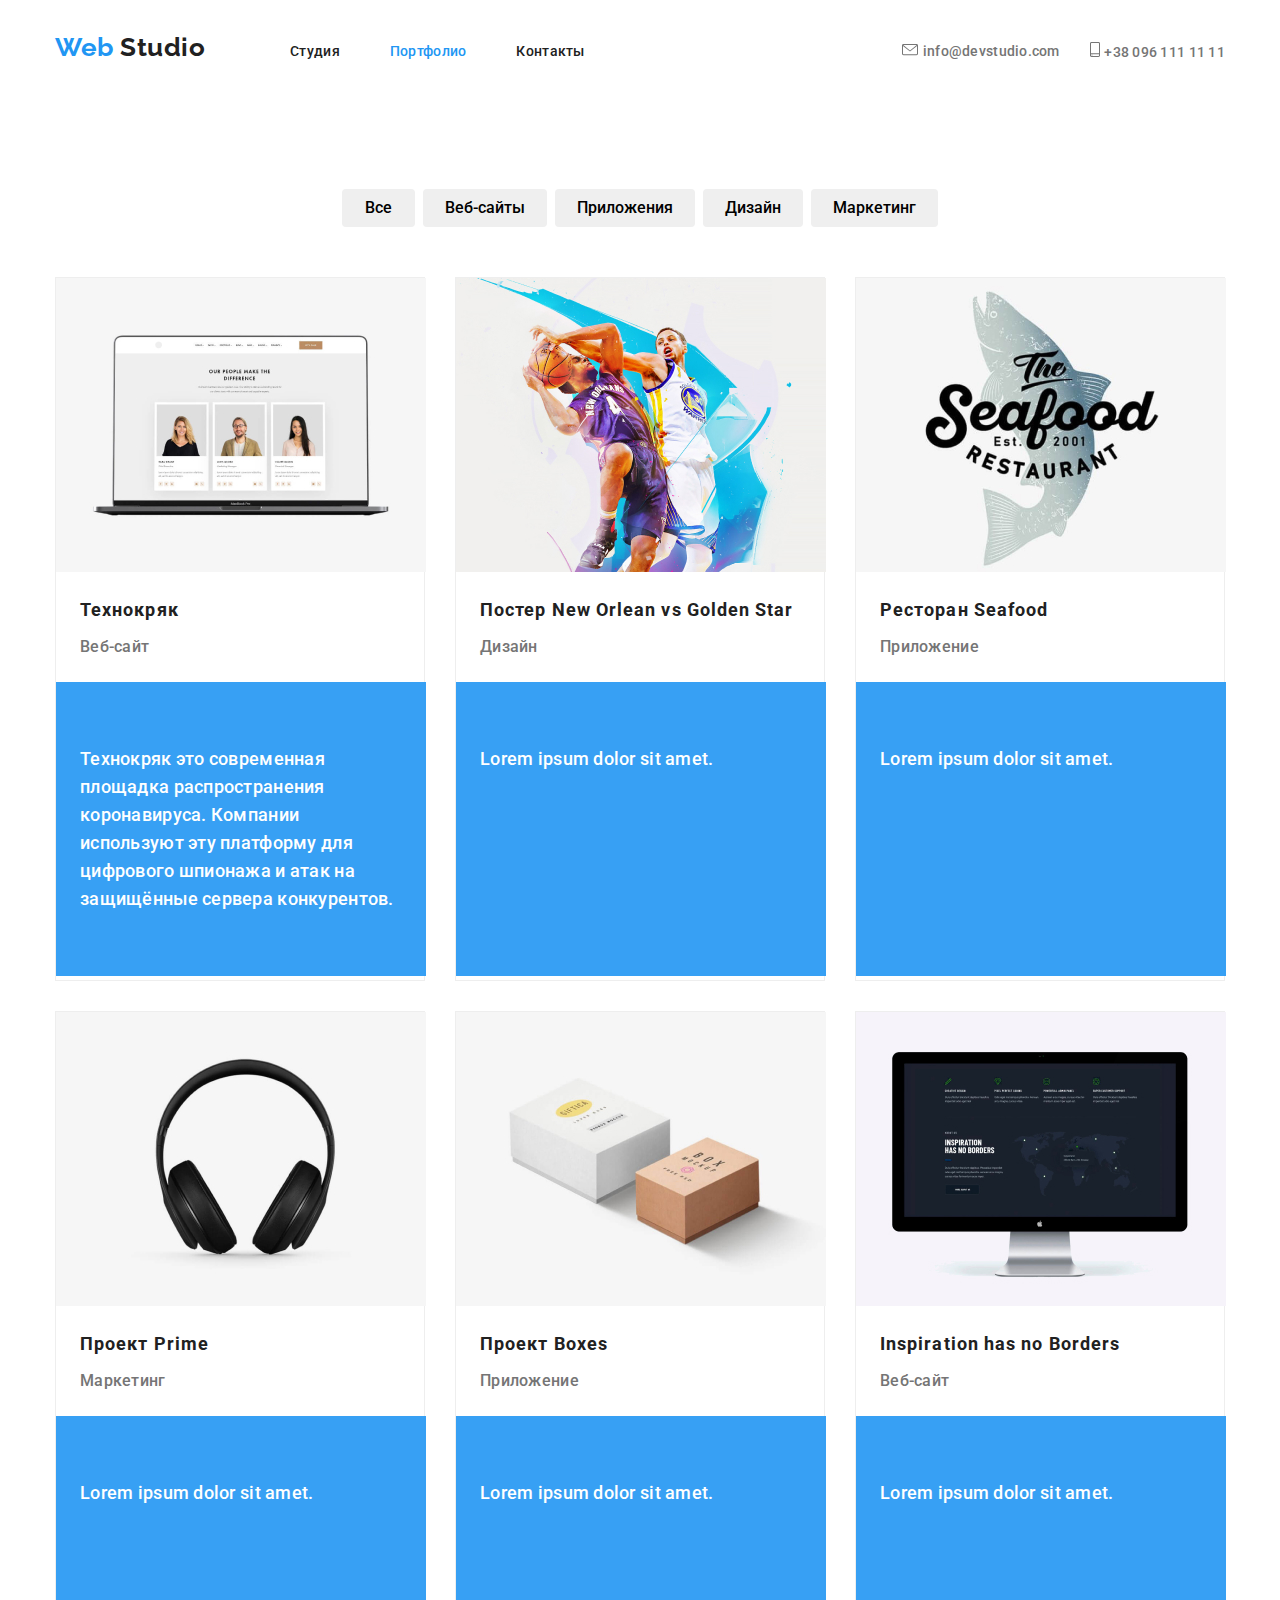
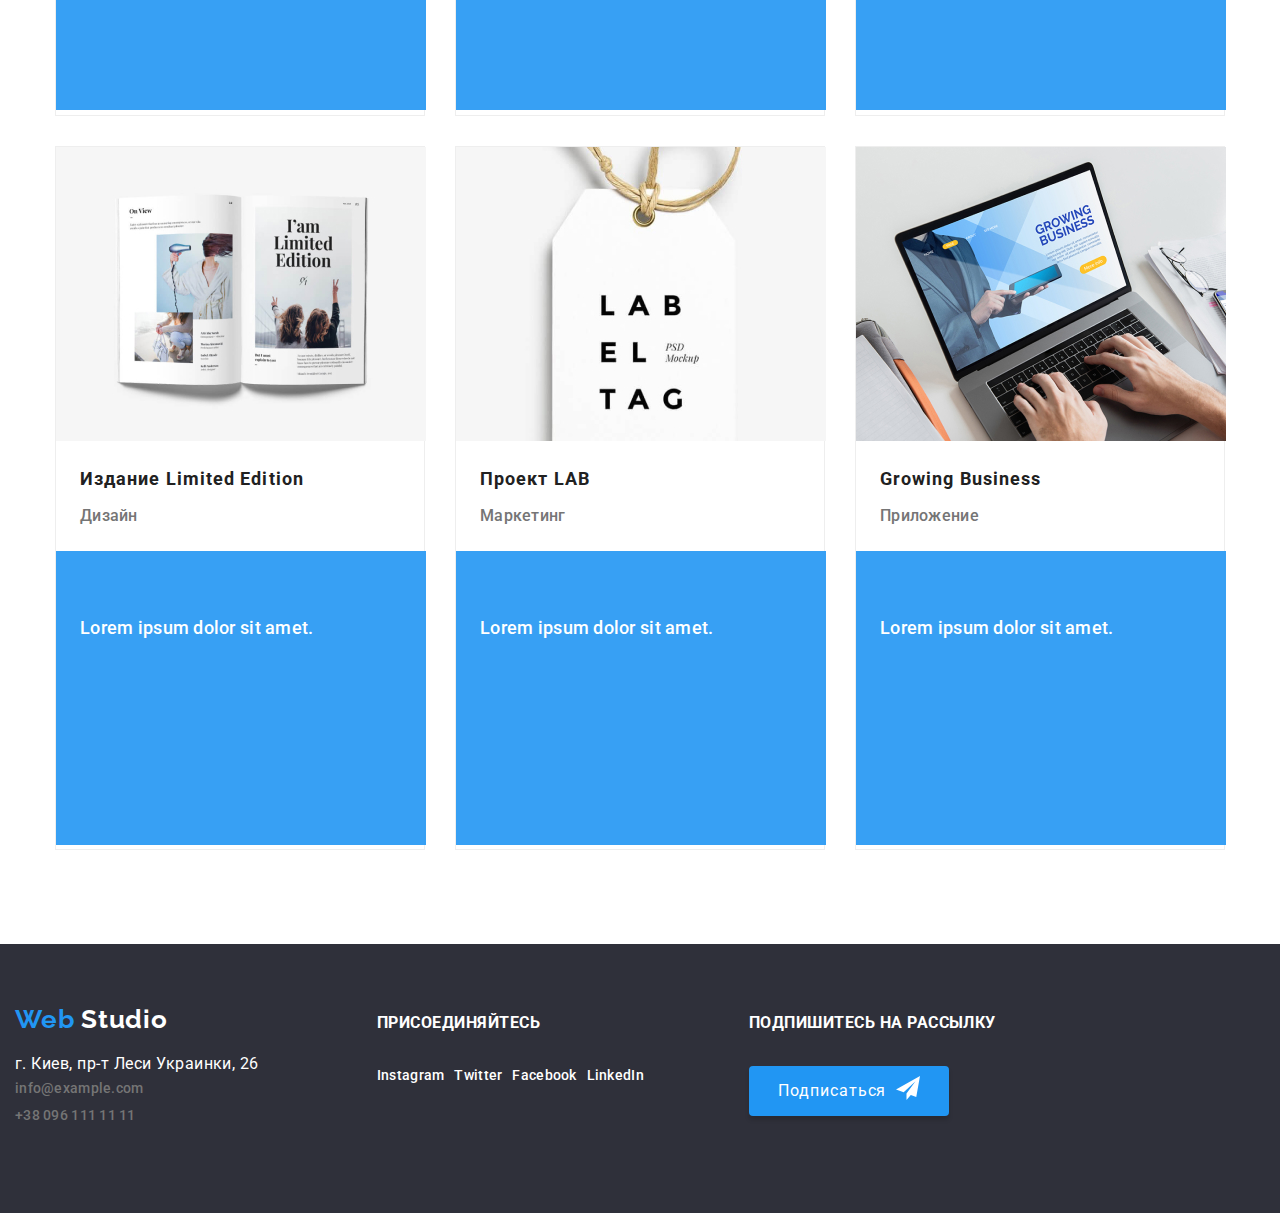
==== commit 264fd260: "Внесені останні правки" ====
--- a/portfolio.html
+++ b/portfolio.html
@@ -163,7 +163,7 @@
 
          <div class="appeal sign">
            <b class="appeal-text">Подпишитесь на рассылку</b>
-           <button type="button" class="button main">Подписаться</button>
+           <button type="button" class="button">Подписаться<i class="icon-sign"></i></button>
          </div>
        </div>
       </div>
--- a/css/common.css
+++ b/css/common.css
@@ -184,6 +184,12 @@
     background-color: #2F303A;
 }
 
+.container.footer {
+    width: 1200px;
+    height: 269px;
+    margin: 0;
+}
+
 .address,
 .footer .appeal-text,
 .footer .social-links a {
@@ -209,7 +215,6 @@
 }
 
 .address {
-    margin-bottom: 9px;
     margin-right: 59px;
 }
 
@@ -229,10 +234,15 @@
 
 .social-links {
     display: flex;
+    margin-bottom: 37px;
     justify-content: center;
     color: var(--secondary-text-color);
 }
 
+.footer .social-links {
+    margin-bottom: 0px;
+}
+
 .social-item:not(:last-child) {
     margin-right: 10px;
 }
@@ -243,8 +253,28 @@
 }
 
 .appeal .button {
+    margin: 0;
     display: inline-block;
-}
-
-
-
+    display: flex;
+    align-items: flex-start;
+    padding: 10px 29px;
+    letter-spacing: 0.06em;
+    width: 200px;
+    height: 50px;
+    box-shadow: 0px 4px 4px rgba(0, 0, 0, 0.15);
+    border-radius: 4px;
+    border: 0;
+}
+
+.icon-sign {
+    width: 24px;
+    background-image: url("../img/icon-send.svg");
+    padding-left: 5px;
+    padding-top: 20px;
+    padding-bottom: 5px;
+    padding-right: 5px;
+    position: absolute;
+    background-repeat : no-repeat;
+    margin-left: 118px;
+    }
+
--- a/css/portfolio.css
+++ b/css/portfolio.css
@@ -16,9 +16,13 @@
     font-size: 16px;
     line-height: 26px;
     text-align: center;
-    box-shadow: 0px 2px 2px rgba(0, 0, 0, 0.12), 0px 1px 2px rgba(0, 0, 0, 0.08), 0px 3px 1px rgba(0, 0, 0, 0.1);
     border-radius: 4px;
     border: 0;
+}
+
+.button-filter:hover
+.button-filter:focus {
+    box-shadow: 0px 2px 2px rgba(0, 0, 0, 0.12), 0px 1px 2px rgba(0, 0, 0, 0.08), 0px 3px 1px rgba(0, 0, 0, 0.1);
 }
 
 .list-card {
@@ -30,12 +34,24 @@
     margin-right: 30px;
 }
 
+.card:nth-child(-n+6) {
+    margin-bottom: 30px;
+}
+
+.card {
+    width: 370px;
+    border: 1px solid #EEEEEE;
+
+}
+
 .photo-card {
+    display: block;
     margin-bottom: 20px;
 }
 
 .name-card {
     margin-bottom: 4px;
+    padding: 0 24px;
     font-weight: bold;
     font-size: 18px;
     line-height: 2;
@@ -45,12 +61,14 @@
 
 .type-card {
     margin-bottom: 20px;
+    padding: 0 24px;
     font-size: 16px;
     line-height: 1.88;
 }
 
 .text-hover-card {
     display: flex;
+    overflow: hidden;
     padding: 63px 24px;
     display: inline-block;
     width: 370px;
@@ -60,3 +78,4 @@
     color: var(--primary-white-color);
     background-color: rgba(33, 150, 243, 0.9);
 }
+
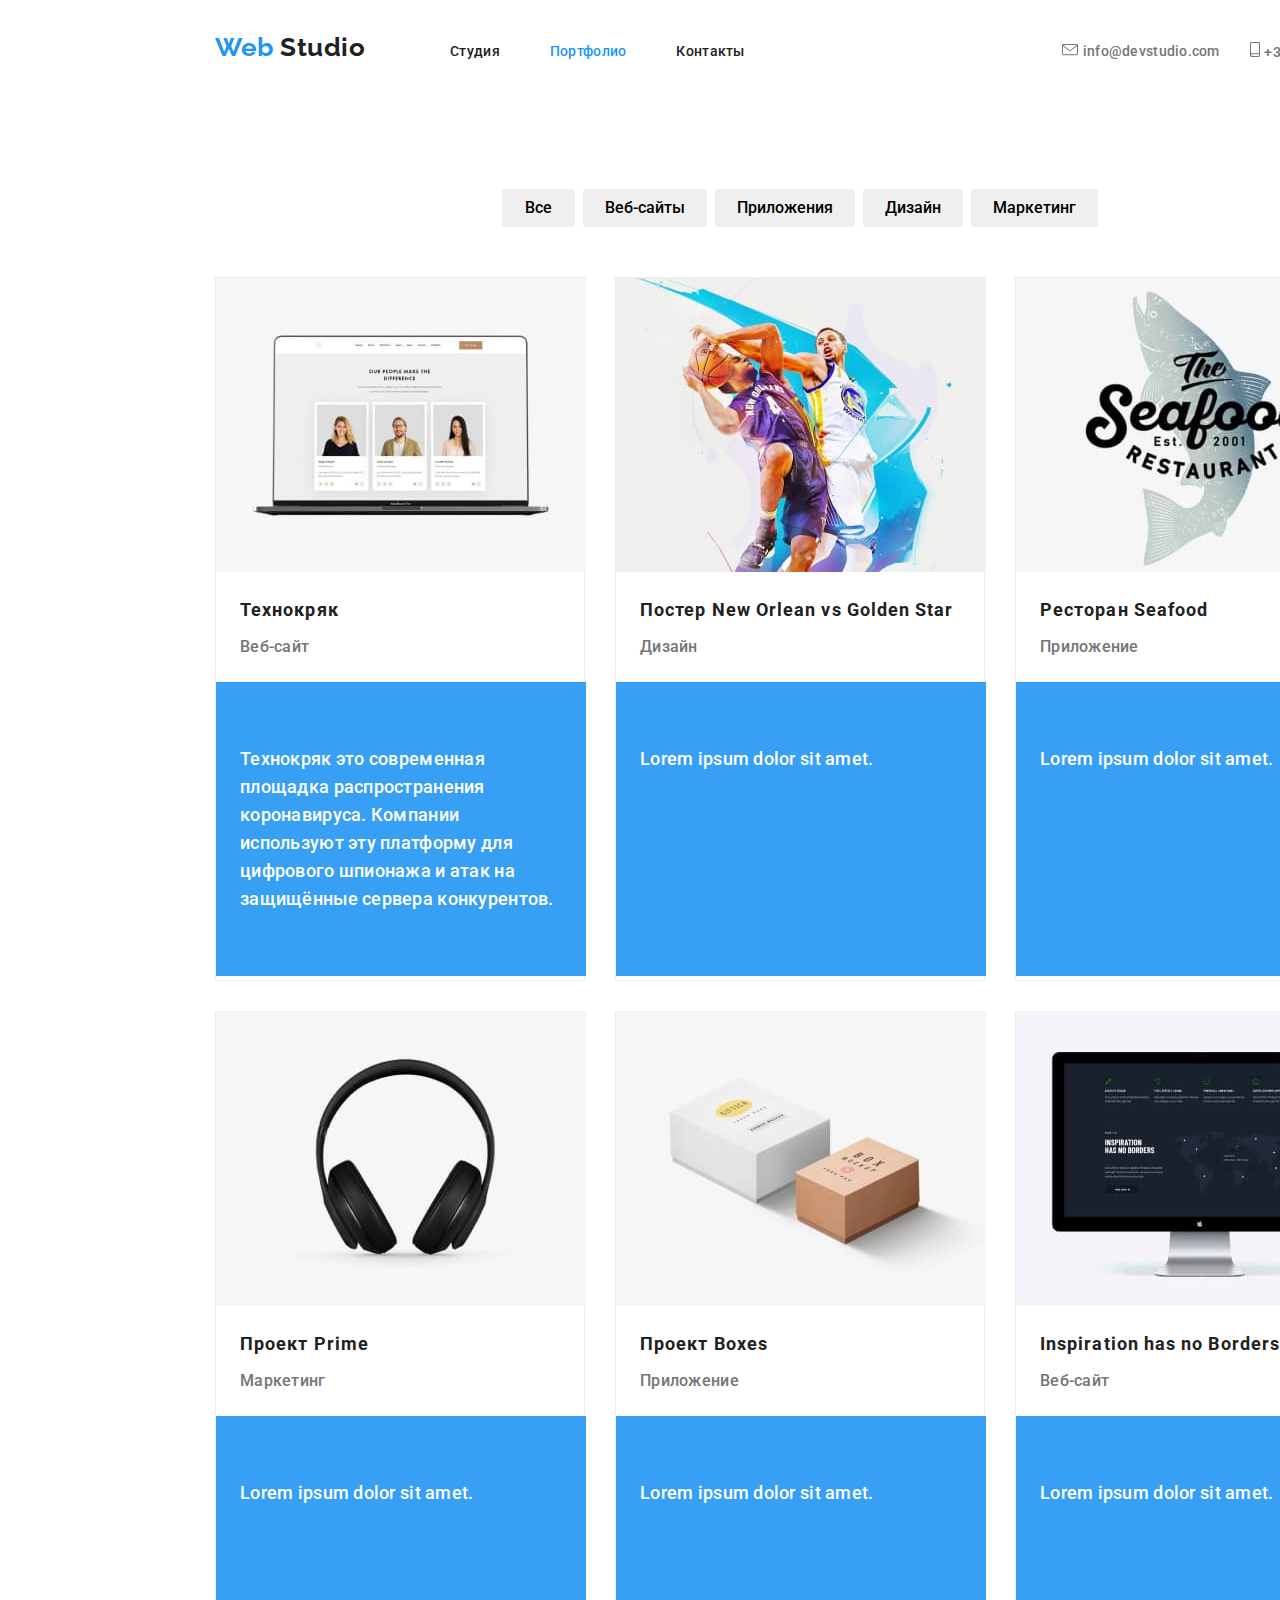
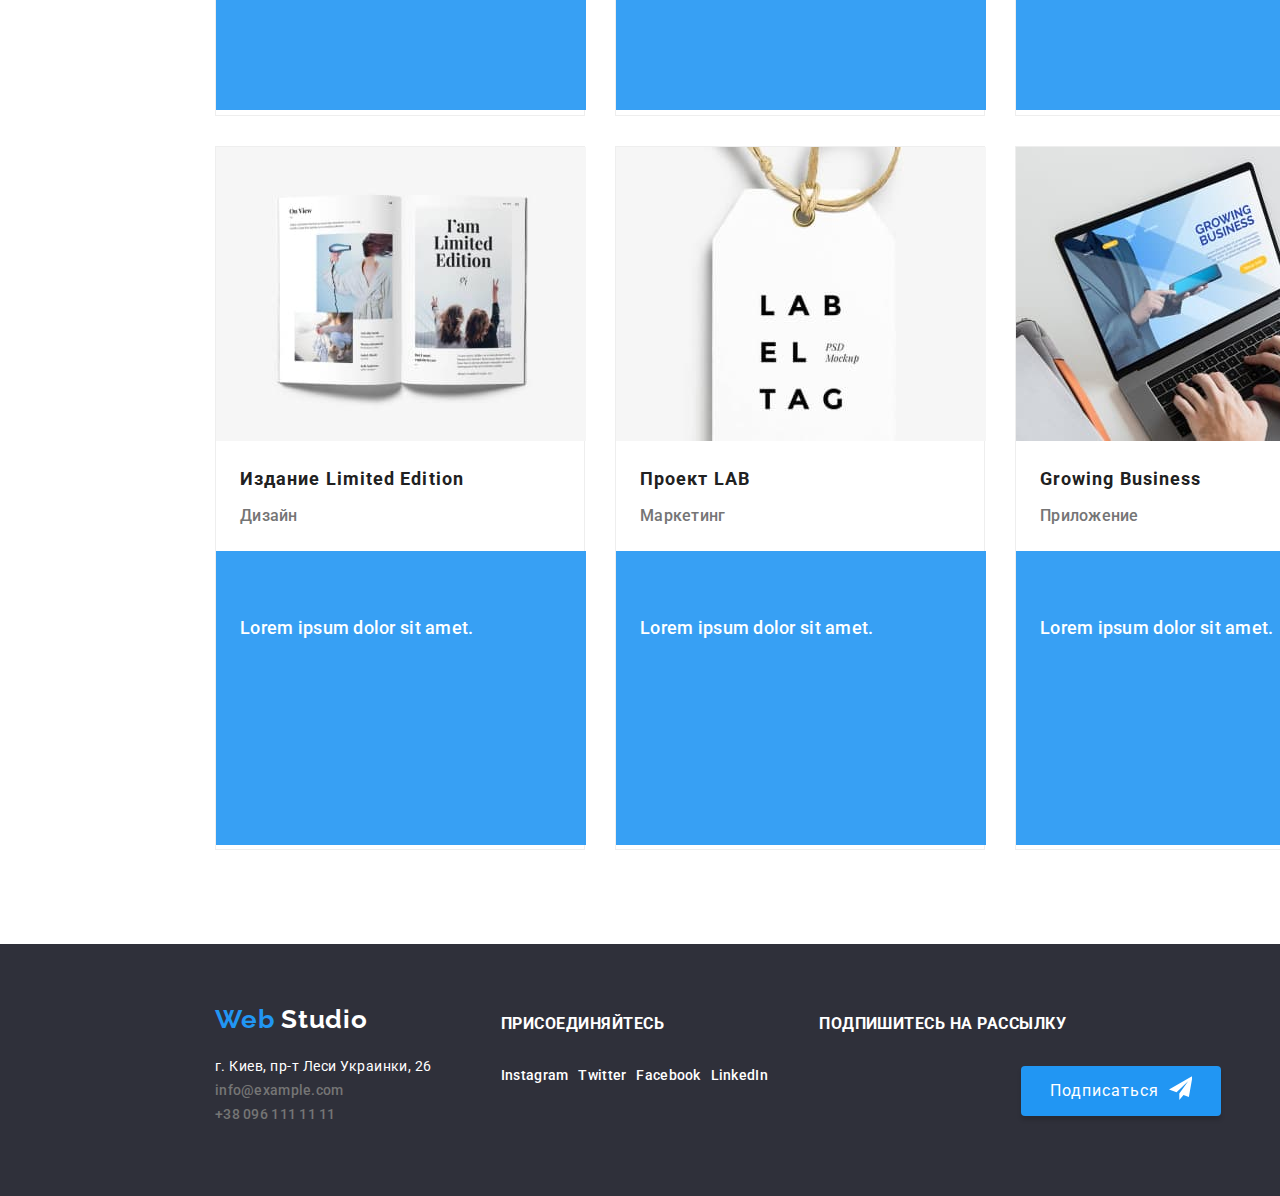
==== commit 6ab3a960: "Виправлені всі знайдені мною помилки" ====
--- a/portfolio.html
+++ b/portfolio.html
@@ -94,7 +94,7 @@
                   </a>
               </li>
               <li class="card">
-                  <a href="#"><img class="photo-card" src="./img/portfolio/inspiration.jpg" alt="" width="370">
+                  <a href="#"><img class="photo-card" src="./img/monitor.jpg" alt="" width="370">
                   <h2 class="name-card">Inspiration has no Borders</h2>
                   <p class="type-card">Веб-сайт</p>
                   <p class="text-hover-card">Lorem ipsum dolor sit amet.</p>
@@ -115,7 +115,7 @@
                   </a>
               </li>
               <li class="card">
-                  <a href="#"><img class="photo-card" src="./img/portfolio/gb.jpg" alt="" width="370">
+                  <a href="#"><img class="photo-card" src="./img/leptop.jpg" alt="" width="370">
                   <h2 class="name-card">Growing Business</h2>
                   <p class="type-card">Приложение</p>
                   <p class="text-hover-card">Lorem ipsum dolor sit amet.</p>
@@ -131,7 +131,7 @@
       <div class="container footer">
         <address class="address">
           <a href="/" class="logo"><span>Web</span> Studio</a>
-          <p class="address">г. Киев, пр-т Леси Украинки, 26</p>
+          <p class="address-street">г. Киев, пр-т Леси Украинки, 26</p>
           <ul class="contacts-link">
             <li><a href="mailto:info@example.com" target="_blank" rel="noopener noreferrer">
               info@example.com</a></li>
@@ -164,7 +164,7 @@
          <div class="appeal sign">
            <b class="appeal-text">Подпишитесь на рассылку</b>
            <button type="button" class="button">Подписаться<i class="icon-sign"></i></button>
-         </div>
+          </div>
        </div>
       </div>
     </footer>  
--- a/css/common.css
+++ b/css/common.css
@@ -64,6 +64,11 @@
     /*outline: solid 2px tomato;*/
 }
 
+.section,
+.page-header{
+    width: 1600px;
+}
+
 /*Page header*/
 
 .header {
@@ -80,7 +85,7 @@
 
 .main-title {
     color: var(--primary-white-color);
-    background-color: rgba(47, 48, 58, 0.8);
+    /*background-color: rgba(47, 48, 58, 0.8);*/
 }
 
 .logo {
@@ -157,6 +162,12 @@
     font-size: 16px;
     line-height: 1.875;
     border: 0; 
+    margin-bottom: 200px;
+    padding: 10px 32px;
+    min-width: 200px;
+    height: 50px;
+    border-radius: 4px;
+    box-shadow: 0px 4px 4px rgba(0, 0, 0, 0.15);
 }
 
 .button,
@@ -174,23 +185,21 @@
 
  /*Стилизация футера*/
 
-.footer {
-    display: flex;
-    align-items: baseline;
-    padding: 60px 15px;
-}
-
 footer {
     background-color: #2F303A;
-}
-
-.container.footer {
-    width: 1200px;
-    height: 269px;
-    margin: 0;
+    width: 1600px;
+    height: 252px;
+}
+
+.footer {
+    display: flex;
+    align-items: center;
+    justify-content: flex-start;   
+    padding: 60px 15px;
 }
 
 .address,
+.address-street,
 .footer .appeal-text,
 .footer .social-links a {
     font-style: normal;
@@ -198,6 +207,7 @@
 }
 
 .footer .logo {
+    margin: 0;
     margin-bottom: 20px;
     font-family: Raleway, sans-serif;
     font-weight: bold;
@@ -207,35 +217,36 @@
     color: var(--primary-white-color);
 }
 
+.address {
+    margin: 0;
+    margin-right: 69px;
+    font-size: 14px;
+    line-height: 1.71;
+}
+
 .address .contacts-link {
+    color: rgba(255, 255, 255, 0.6);
+}
+
+.address-item {
     margin-bottom: 9px;
-    line-height: 1.71;
-    letter-spacing: 0.03em;
-    color: rgba(255, 255, 255, 0.6);
-}
-
-.address {
-    margin-right: 59px;
 }
 
 .appeal-list {
     display: flex;
-}
-
-.appeal:not(:last-child) {
-    margin-right: 105px;
 }
 
 .appeal-text {
     text-transform: uppercase;
     display: inline-block;
     margin-bottom: 33px;
+    margin-right: 155px;
 }
 
 .social-links {
     display: flex;
     margin-bottom: 37px;
-    justify-content: center;
+    justify-content: flex-start;
     color: var(--secondary-text-color);
 }
 
@@ -250,13 +261,13 @@
 .appeal.sign {
     display: flex;
     flex-direction: column;
+    /*width: 582.5px;*/
 }
 
 .appeal .button {
     margin: 0;
-    display: inline-block;
-    display: flex;
-    align-items: flex-start;
+    display: inline-flex;
+    margin-left: auto;
     padding: 10px 29px;
     letter-spacing: 0.06em;
     width: 200px;
@@ -266,15 +277,11 @@
     border: 0;
 }
 
-.icon-sign {
+.appeal .button::after {
+    content: "";
     width: 24px;
+    height: 24px;
     background-image: url("../img/icon-send.svg");
-    padding-left: 5px;
-    padding-top: 20px;
-    padding-bottom: 5px;
-    padding-right: 5px;
-    position: absolute;
-    background-repeat : no-repeat;
-    margin-left: 118px;
+    margin-left: 10px;
     }
 
--- a/css/portfolio.css
+++ b/css/portfolio.css
@@ -30,18 +30,20 @@
     flex-wrap: wrap;
 }
 
-.card:not(:nth-child(3n)) {
+.card {
+    /*width: 370px;*/
+    width: calc((100% - 30px*2)/3);
     margin-right: 30px;
+    border: 1px solid #EEEEEE;
+
+}
+
+.card:nth-child(3n) {
+    margin-right: 0;
 }
 
 .card:nth-child(-n+6) {
     margin-bottom: 30px;
-}
-
-.card {
-    width: 370px;
-    border: 1px solid #EEEEEE;
-
 }
 
 .photo-card {
